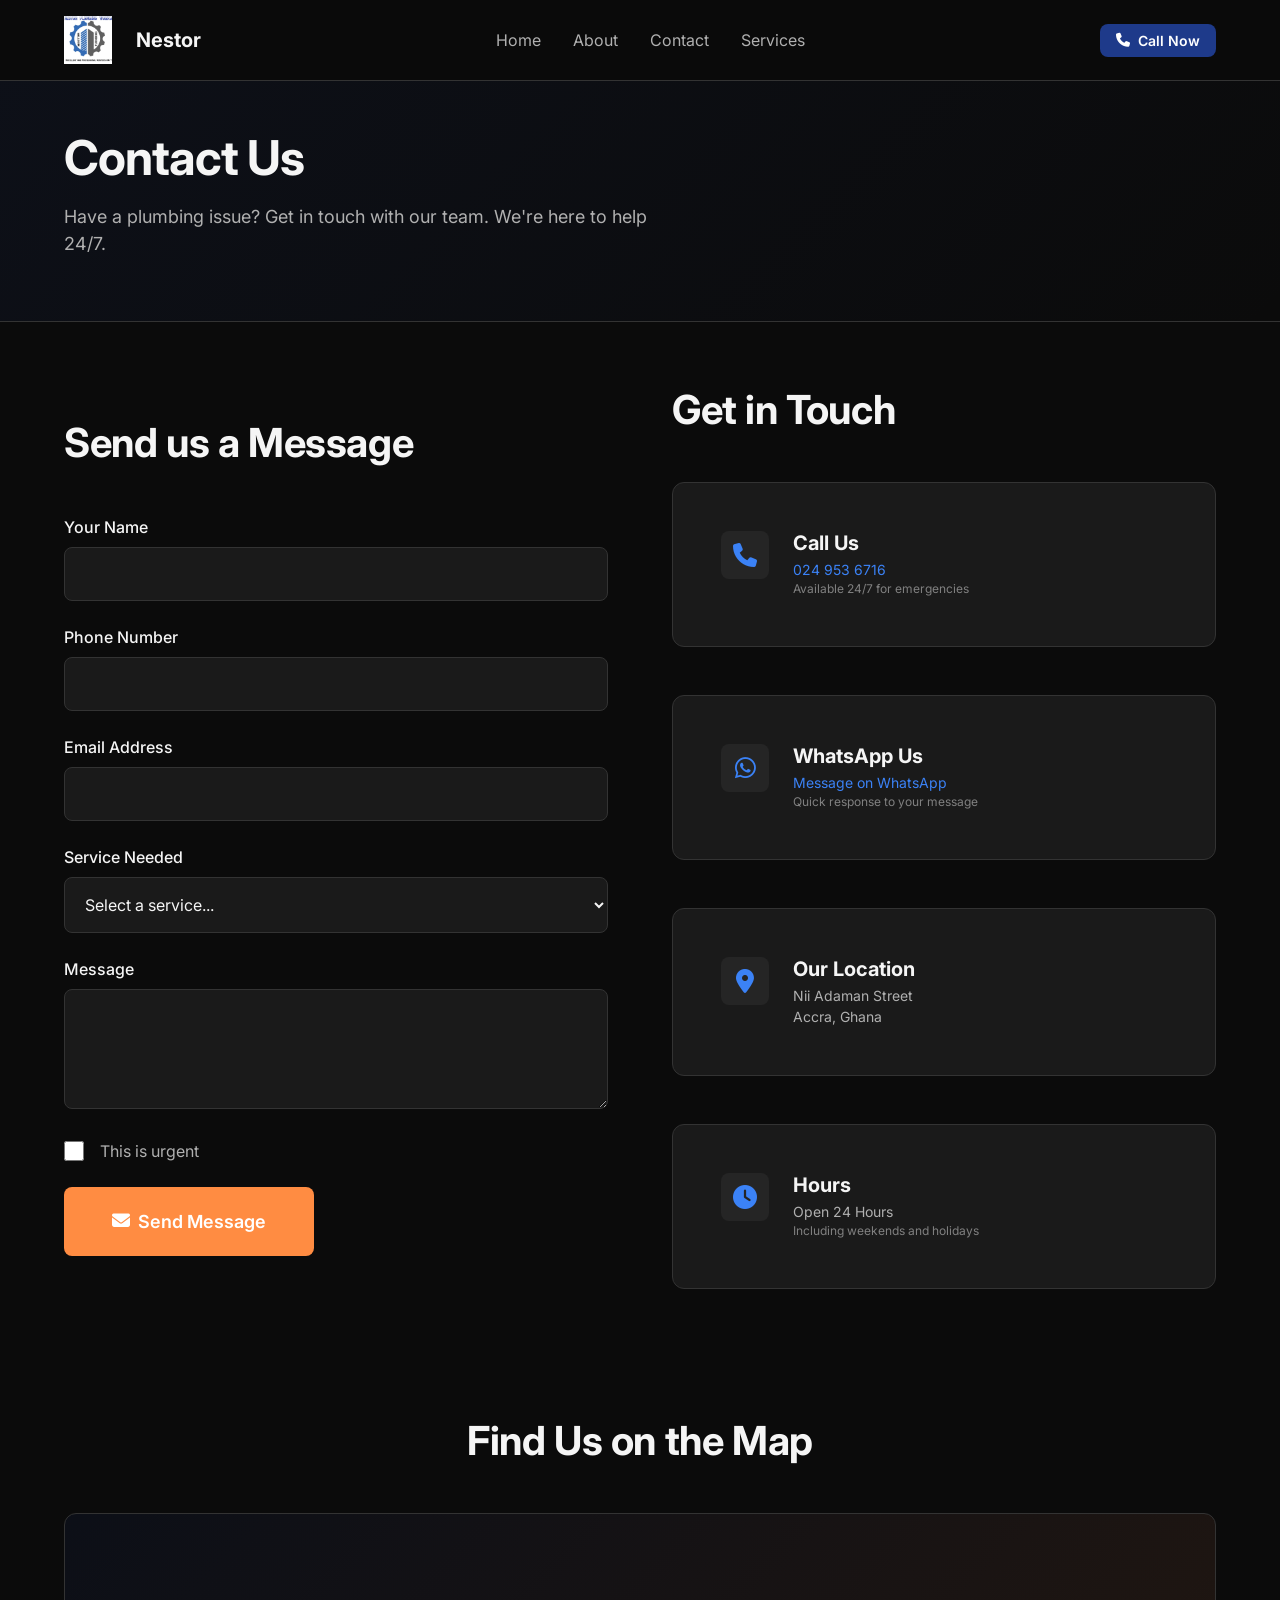
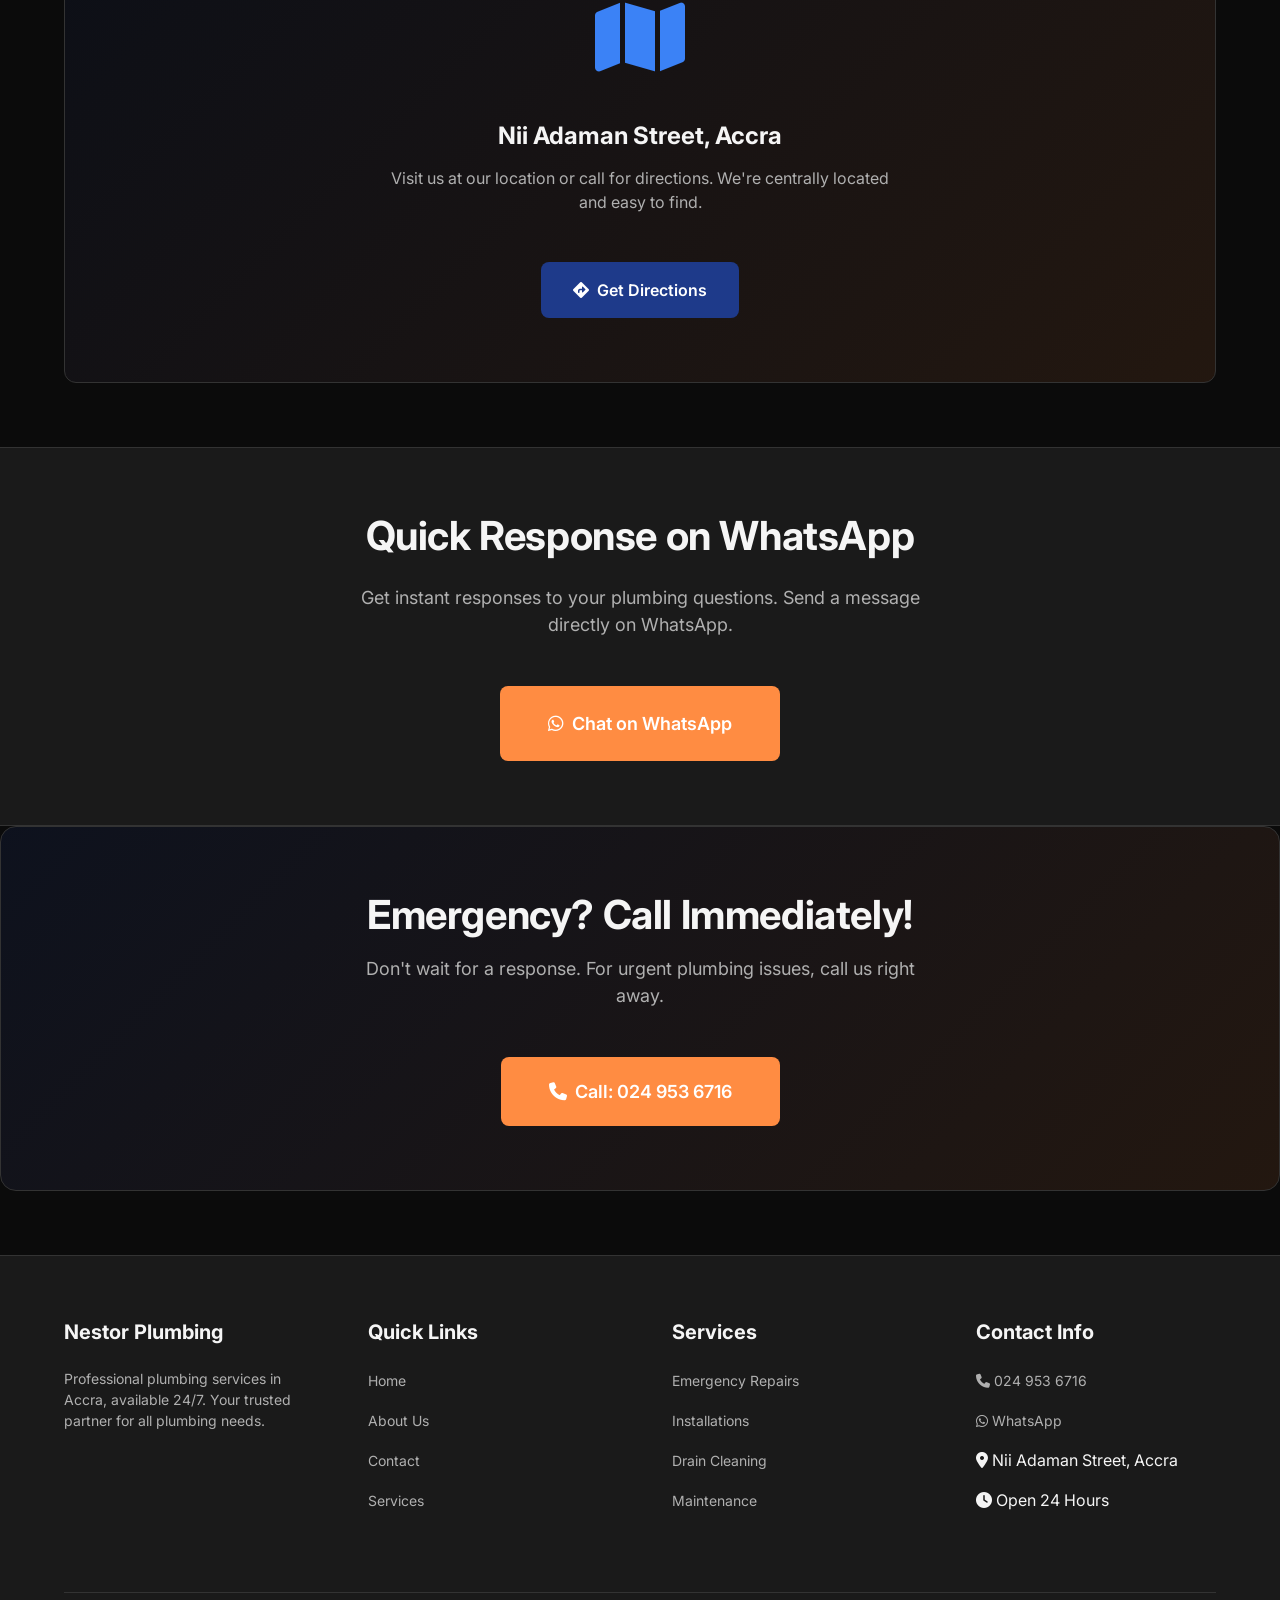
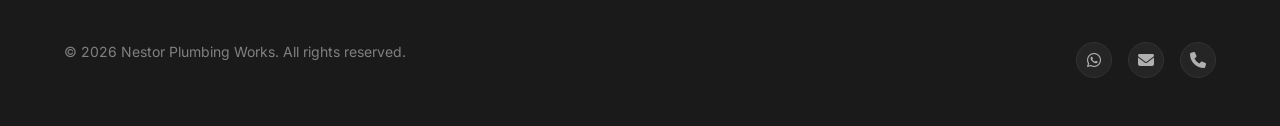
==== contact.html @ 65df03e9 "Add files via upload" ====
<!doctype html>
<html lang="en">
  <head>
    <meta charset="UTF-8" />
    <meta name="viewport" content="width=device-width, initial-scale=1.0" />
    <title>
      Contact Nestor Plumbing Works - Get Professional Help in Accra
    </title>
    <meta
      name="description"
      content="Contact Nestor Plumbing Works in Accra. Emergency plumbing services available 24/7."
    />
    <link rel="stylesheet" href="styles.css" />
    <link
      rel="stylesheet"
      href="https://cdnjs.cloudflare.com/ajax/libs/font-awesome/6.4.0/css/all.min.css"
    />
  </head>
  <body>
    <!-- ===========================
       NAVBAR COMPONENT
       =========================== -->
    <nav class="navbar">
      <div class="container">
        <div class="navbar-content">
          <a href="index.html" class="navbar-brand">
            <img
              src="logo.jpg"
              alt="Nestor Plumbing Works"
              class="navbar-logo"
            />
            <span>Nestor</span>
          </a>

          <div class="navbar-nav">
            <a href="index.html">Home</a>
            <a href="about.html">About</a>
            <a href="contact.html">Contact</a>
            <a href="index.html#services">Services</a>
          </div>

          <div class="navbar-cta">
            <button
              class="btn btn-primary btn-sm"
              onclick="initiateCall('024 953 6716')"
            >
              <i class="fas fa-phone"></i> Call Now
            </button>
          </div>
        </div>
      </div>
    </nav>

    <!-- ===========================
       PAGE HEADER
       =========================== -->
    <section class="page-header">
      <div class="container">
        <h1>Contact Us</h1>
        <p>
          Have a plumbing issue? Get in touch with our team. We're here to help
          24/7.
        </p>
      </div>
    </section>

    <!-- ===========================
       CONTACT CONTENT
       =========================== -->
    <section
      style="padding-top: var(--space-3xl); padding-bottom: var(--space-3xl)"
    >
      <div class="container">
        <div class="two-column" data-animate>
          <!-- Contact Form -->
          <div>
            <h2 style="margin-bottom: var(--space-2xl)">Send us a Message</h2>
            <form data-form>
              <div class="form-group">
                <label class="form-label" for="name">Your Name</label>
                <input
                  class="form-input"
                  type="text"
                  id="name"
                  name="name"
                  required
                />
              </div>

              <div class="form-group">
                <label class="form-label" for="phone">Phone Number</label>
                <input
                  class="form-input"
                  type="tel"
                  id="phone"
                  name="phone"
                  required
                />
              </div>

              <div class="form-group">
                <label class="form-label" for="email">Email Address</label>
                <input
                  class="form-input"
                  type="email"
                  id="email"
                  name="email"
                  required
                />
              </div>

              <div class="form-group">
                <label class="form-label" for="service">Service Needed</label>
                <select
                  class="form-select"
                  id="service"
                  name="service"
                  required
                >
                  <option value="">Select a service...</option>
                  <option value="emergency">Emergency Repairs</option>
                  <option value="installation">
                    Installation & Maintenance
                  </option>
                  <option value="drain">Drain Cleaning</option>
                  <option value="water-line">Water Line Repair</option>
                  <option value="bathroom">Bathroom Fixtures</option>
                  <option value="inspection">Home Inspection</option>
                  <option value="other">Other</option>
                </select>
              </div>

              <div class="form-group">
                <label class="form-label" for="message">Message</label>
                <textarea
                  class="form-textarea"
                  id="message"
                  name="message"
                  required
                ></textarea>
              </div>

              <div class="form-group">
                <div class="checkbox-group">
                  <input
                    type="checkbox"
                    id="urgent"
                    name="urgent"
                    value="yes"
                  />
                  <label for="urgent">This is urgent</label>
                </div>
              </div>

              <button type="submit" class="btn btn-accent btn-lg">
                <i class="fas fa-envelope"></i> Send Message
              </button>
            </form>
          </div>

          <!-- Contact Info -->
          <div>
            <h2 style="margin-bottom: var(--space-2xl)">Get in Touch</h2>

            <div class="card" style="margin-bottom: var(--space-2xl)">
              <div class="contact-info">
                <div class="contact-icon">
                  <i class="fas fa-phone"></i>
                </div>
                <div class="contact-text">
                  <h4>Call Us</h4>
                  <p>
                    <a href="tel:024 953 6716">024 953 6716</a>
                  </p>
                  <p
                    style="
                      font-size: var(--font-size-xs);
                      color: var(--text-tertiary);
                    "
                  >
                    Available 24/7 for emergencies
                  </p>
                </div>
              </div>
            </div>

            <div class="card" style="margin-bottom: var(--space-2xl)">
              <div class="contact-info">
                <div class="contact-icon">
                  <i class="fab fa-whatsapp"></i>
                </div>
                <div class="contact-text">
                  <h4>WhatsApp Us</h4>
                  <p>
                    <a href="https://wa.me/233249536716" target="_blank">
                      Message on WhatsApp
                    </a>
                  </p>
                  <p
                    style="
                      font-size: var(--font-size-xs);
                      color: var(--text-tertiary);
                    "
                  >
                    Quick response to your message
                  </p>
                </div>
              </div>
            </div>

            <div class="card" style="margin-bottom: var(--space-2xl)">
              <div class="contact-info">
                <div class="contact-icon">
                  <i class="fas fa-map-marker-alt"></i>
                </div>
                <div class="contact-text">
                  <h4>Our Location</h4>
                  <p>Nii Adaman Street</p>
                  <p>Accra, Ghana</p>
                </div>
              </div>
            </div>

            <div class="card">
              <div class="contact-info">
                <div class="contact-icon">
                  <i class="fas fa-clock"></i>
                </div>
                <div class="contact-text">
                  <h4>Hours</h4>
                  <p>Open 24 Hours</p>
                  <p
                    style="
                      font-size: var(--font-size-xs);
                      color: var(--text-tertiary);
                    "
                  >
                    Including weekends and holidays
                  </p>
                </div>
              </div>
            </div>
          </div>
        </div>
      </div>
    </section>

    <!-- ===========================
       MAP PLACEHOLDER
       =========================== -->
    <section
      style="padding-top: var(--space-3xl); padding-bottom: var(--space-3xl)"
    >
      <div class="container">
        <h2 style="margin-bottom: var(--space-2xl); text-align: center">
          Find Us on the Map
        </h2>
        <div
          data-animate
          style="
            background: linear-gradient(
              135deg,
              rgba(30, 58, 138, 0.1),
              rgba(255, 140, 66, 0.1)
            );
            border-radius: 12px;
            border: 1px solid rgb(51, 51, 51);
            padding: 64px 48px;
            text-align: center;
            min-height: 400px;
            display: flex;
            flex-direction: column;
            align-items: center;
            justify-content: center;
          "
        >
          <div
            style="
              font-size: 80px;
              color: var(--primary-light);
              margin-bottom: var(--space-lg);
            "
          >
            <i class="fas fa-map"></i>
          </div>
          <h3 style="margin-bottom: var(--space-md)">
            Nii Adaman Street, Accra
          </h3>
          <p style="color: var(--text-secondary); margin: 0; max-width: 500px">
            Visit us at our location or call for directions. We're centrally
            located and easy to find.
          </p>
          <a
            href="https://maps.google.com/?q=Nii+Adaman+Street+Accra"
            target="_blank"
            class="btn btn-primary"
            style="margin-top: var(--space-2xl)"
          >
            <i class="fas fa-directions"></i> Get Directions
          </a>
        </div>
      </div>
    </section>

    <!-- ===========================
       WHATSAPP CTA SECTION
       =========================== -->
    <section
      style="
        padding-top: var(--space-3xl);
        padding-bottom: var(--space-3xl);
        background-color: var(--bg-secondary);
        border-top: 1px solid var(--border-color);
        border-bottom: 1px solid var(--border-color);
      "
      data-animate
    >
      <div class="container">
        <div style="text-align: center">
          <h2 style="margin-bottom: var(--space-lg)">
            Quick Response on WhatsApp
          </h2>
          <p
            style="
              font-size: var(--font-size-lg);
              color: var(--text-secondary);
              max-width: 600px;
              margin: 0 auto var(--space-2xl);
            "
          >
            Get instant responses to your plumbing questions. Send a message
            directly on WhatsApp.
          </p>
          <a
            href="https://wa.me/233249536716"
            target="_blank"
            class="btn btn-accent btn-lg"
          >
            <i class="fab fa-whatsapp"></i> Chat on WhatsApp
          </a>
        </div>
      </div>
    </section>

    <!-- ===========================
       CTA SECTION
       =========================== -->
    <section class="cta-section" data-animate>
      <div class="container">
        <h2>Emergency? Call Immediately!</h2>
        <p>
          Don't wait for a response. For urgent plumbing issues, call us right
          away.
        </p>
        <div class="cta-buttons">
          <button
            class="btn btn-accent btn-lg"
            onclick="initiateCall('024 953 6716')"
          >
            <i class="fas fa-phone"></i> Call: 024 953 6716
          </button>
        </div>
      </div>
    </section>

    <!-- ===========================
       FOOTER COMPONENT
       =========================== -->
    <footer class="footer">
      <div class="container">
        <div class="footer-content">
          <!-- About -->
          <div class="footer-section">
            <h4>Nestor Plumbing</h4>
            <p
              style="
                font-size: var(--font-size-sm);
                margin: 0;
                color: var(--text-secondary);
              "
            >
              Professional plumbing services in Accra, available 24/7. Your
              trusted partner for all plumbing needs.
            </p>
          </div>

          <!-- Quick Links -->
          <div class="footer-section">
            <h4>Quick Links</h4>
            <ul>
              <li><a href="index.html">Home</a></li>
              <li><a href="about.html">About Us</a></li>
              <li><a href="contact.html">Contact</a></li>
              <li><a href="index.html#services">Services</a></li>
            </ul>
          </div>

          <!-- Services -->
          <div class="footer-section">
            <h4>Services</h4>
            <ul>
              <li><a href="#">Emergency Repairs</a></li>
              <li><a href="#">Installations</a></li>
              <li><a href="#">Drain Cleaning</a></li>
              <li><a href="#">Maintenance</a></li>
            </ul>
          </div>

          <!-- Contact Info -->
          <div class="footer-section">
            <h4>Contact Info</h4>
            <ul>
              <li>
                <a href="tel:024 953 6716"
                  ><i class="fas fa-phone"></i> 024 953 6716</a
                >
              </li>
              <li>
                <a href="https://wa.me/233249536716"
                  ><i class="fab fa-whatsapp"></i> WhatsApp</a
                >
              </li>
              <li>
                <i class="fas fa-map-marker-alt"></i> Nii Adaman Street, Accra
              </li>
              <li><i class="fas fa-clock"></i> Open 24 Hours</li>
            </ul>
          </div>
        </div>

        <div class="footer-divider"></div>

        <div class="footer-bottom">
          <p class="footer-copyright">
            © <span data-year></span> Nestor Plumbing Works. All rights
            reserved.
          </p>
          <div class="footer-socials">
            <a
              href="https://wa.me/233249536716"
              class="social-link"
              title="WhatsApp"
              target="_blank"
            >
              <i class="fab fa-whatsapp"></i>
            </a>
            <a
              href="mailto:info@nestorplumbing.com"
              class="social-link"
              title="Email"
              target="_blank"
            >
              <i class="fas fa-envelope"></i>
            </a>
            <a
              href="#"
              class="social-link"
              title="Phone"
              onclick="initiateCall('024 953 6716')"
            >
              <i class="fas fa-phone"></i>
            </a>
          </div>
        </div>
      </div>
    </footer>

    <script src="script.js"></script>
  </body>
</html>
---- styles.css ----
/* ===========================
   DESIGN SYSTEM
   =========================== */

@import url("https://fonts.googleapis.com/css2?family=Inter:wght@300;400;500;600;700&display=swap");

:root {
  /* Colors */
  --bg-dark: #0b0b0b;
  --bg-secondary: #1a1a1a;
  --bg-tertiary: #252525;

  --primary: #1e3a8a;
  --primary-light: #3b82f6;
  --accent: #ff8c42;
  --accent-light: #ffb380;

  --text-primary: #f5f5f5;
  --text-secondary: #b0b0b0;
  --text-tertiary: #808080;

  --border-color: #333333;
  --success: #10b981;

  /* Spacing Scale (8px base) */
  --space-xs: 4px;
  --space-sm: 8px;
  --space-md: 16px;
  --space-lg: 24px;
  --space-xl: 32px;
  --space-2xl: 48px;
  --space-3xl: 64px;

  /* Typography */
  --font-family:
    "Inter", -apple-system, BlinkMacSystemFont, "Segoe UI", sans-serif;

  --font-size-xs: 12px;
  --font-size-sm: 14px;
  --font-size-base: 16px;
  --font-size-lg: 18px;
  --font-size-xl: 20px;
  --font-size-2xl: 24px;
  --font-size-3xl: 32px;
  --font-size-4xl: 40px;
  --font-size-5xl: 48px;

  --font-weight-light: 300;
  --font-weight-regular: 400;
  --font-weight-medium: 500;
  --font-weight-semibold: 600;
  --font-weight-bold: 700;

  /* Line Heights */
  --line-height-tight: 1.2;
  --line-height-normal: 1.5;
  --line-height-relaxed: 1.75;

  /* Border Radius */
  --radius-sm: 4px;
  --radius-md: 8px;
  --radius-lg: 12px;
  --radius-xl: 16px;
  --radius-full: 9999px;

  /* Transitions */
  --transition-fast: 150ms cubic-bezier(0.4, 0, 0.2, 1);
  --transition-base: 250ms cubic-bezier(0.4, 0, 0.2, 1);
  --transition-slow: 350ms cubic-bezier(0.4, 0, 0.2, 1);

  /* Shadows */
  --shadow-sm: 0 1px 2px 0 rgba(0, 0, 0, 0.3);
  --shadow-md: 0 4px 12px 0 rgba(0, 0, 0, 0.4);
  --shadow-lg: 0 12px 24px 0 rgba(0, 0, 0, 0.5);
}

/* ===========================
   GLOBAL STYLES
   =========================== */

* {
  margin: 0;
  padding: 0;
  box-sizing: border-box;
}

html {
  scroll-behavior: smooth;
  scroll-padding-top: 80px;
}

body {
  font-family: var(--font-family);
  background-color: var(--bg-dark);
  color: var(--text-primary);
  line-height: var(--line-height-normal);
  font-size: var(--font-size-base);
}

/* ===========================
   TYPOGRAPHY
   =========================== */

h1,
h2,
h3,
h4,
h5,
h6 {
  line-height: var(--line-height-tight);
  font-weight: var(--font-weight-bold);
}

h1 {
  font-size: var(--font-size-5xl);
  letter-spacing: -0.02em;
}

h2 {
  font-size: var(--font-size-4xl);
  letter-spacing: -0.01em;
}

h3 {
  font-size: var(--font-size-2xl);
}

h4 {
  font-size: var(--font-size-xl);
}

p {
  color: var(--text-secondary);
  margin-bottom: var(--space-md);
}

a {
  color: var(--primary-light);
  text-decoration: none;
  transition: color var(--transition-fast);
}

a:hover {
  color: var(--accent);
}

/* ===========================
   UTILITY CLASSES
   =========================== */

/* Flexbox */
.flex {
  display: flex;
}

.flex-col {
  flex-direction: column;
}

.flex-center {
  display: flex;
  align-items: center;
  justify-content: center;
}

.gap-sm {
  gap: var(--space-sm);
}
.gap-md {
  gap: var(--space-md);
}
.gap-lg {
  gap: var(--space-lg);
}
.gap-xl {
  gap: var(--space-xl);
}
.gap-2xl {
  gap: var(--space-2xl);
}

.items-center {
  align-items: center;
}
.items-start {
  align-items: flex-start;
}
.justify-between {
  justify-content: space-between;
}
.justify-center {
  justify-content: center;
}

/* Grid */
.grid {
  display: grid;
}

.grid-cols-1 {
  grid-template-columns: 1fr;
}
.grid-cols-2 {
  grid-template-columns: repeat(2, 1fr);
}
.grid-cols-3 {
  grid-template-columns: repeat(3, 1fr);
}

/* Spacing */
.p-sm {
  padding: var(--space-sm);
}
.p-md {
  padding: var(--space-md);
}
.p-lg {
  padding: var(--space-lg);
}
.p-xl {
  padding: var(--space-xl);
}
.p-2xl {
  padding: var(--space-2xl);
}

.px-sm {
  padding-left: var(--space-sm);
  padding-right: var(--space-sm);
}
.px-md {
  padding-left: var(--space-md);
  padding-right: var(--space-md);
}
.px-lg {
  padding-left: var(--space-lg);
  padding-right: var(--space-lg);
}
.px-xl {
  padding-left: var(--space-xl);
  padding-right: var(--space-xl);
}

.py-sm {
  padding-top: var(--space-sm);
  padding-bottom: var(--space-sm);
}
.py-md {
  padding-top: var(--space-md);
  padding-bottom: var(--space-md);
}
.py-lg {
  padding-top: var(--space-lg);
  padding-bottom: var(--space-lg);
}
.py-xl {
  padding-top: var(--space-xl);
  padding-bottom: var(--space-xl);
}
.py-2xl {
  padding-top: var(--space-2xl);
  padding-bottom: var(--space-2xl);
}
.py-3xl {
  padding-top: var(--space-3xl);
  padding-bottom: var(--space-3xl);
}

.m-auto {
  margin: auto;
}
.mt-auto {
  margin-top: auto;
}
.mb-auto {
  margin-bottom: auto;
}

/* Display */
.block {
  display: block;
}
.inline-block {
  display: inline-block;
}
.hidden {
  display: none;
}

/* Text */
.text-center {
  text-align: center;
}
.text-left {
  text-align: left;
}
.text-right {
  text-align: right;
}

.text-sm {
  font-size: var(--font-size-sm);
}
.text-base {
  font-size: var(--font-size-base);
}
.text-lg {
  font-size: var(--font-size-lg);
}
.text-xl {
  font-size: var(--font-size-xl);
}
.text-2xl {
  font-size: var(--font-size-2xl);
}
.text-3xl {
  font-size: var(--font-size-3xl);
}

.font-light {
  font-weight: var(--font-weight-light);
}
.font-normal {
  font-weight: var(--font-weight-regular);
}
.font-medium {
  font-weight: var(--font-weight-medium);
}
.font-semibold {
  font-weight: var(--font-weight-semibold);
}
.font-bold {
  font-weight: var(--font-weight-bold);
}

.text-primary {
  color: var(--text-primary);
}
.text-secondary {
  color: var(--text-secondary);
}
.text-accent {
  color: var(--accent);
}

.leading-tight {
  line-height: var(--line-height-tight);
}
.leading-normal {
  line-height: var(--line-height-normal);
}
.leading-relaxed {
  line-height: var(--line-height-relaxed);
}

/* Opacity */
.opacity-50 {
  opacity: 0.5;
}
.opacity-75 {
  opacity: 0.75;
}

/* Container */
.container {
  width: 100%;
  max-width: 1200px;
  margin: 0 auto;
  padding-left: var(--space-lg);
  padding-right: var(--space-lg);
}

/* ===========================
   BUTTONS
   =========================== */

button,
.btn {
  font-family: inherit;
  padding: var(--space-md) var(--space-xl);
  border: none;
  border-radius: var(--radius-md);
  font-size: var(--font-size-base);
  font-weight: var(--font-weight-semibold);
  cursor: pointer;
  transition: all var(--transition-fast);
  display: inline-flex;
  align-items: center;
  justify-content: center;
  gap: var(--space-sm);
  white-space: nowrap;
}

.btn-primary {
  background-color: var(--primary);
  color: white;
}

.btn-primary:hover {
  background-color: var(--primary-light);
  transform: translateY(-2px);
  box-shadow: 0 8px 16px rgba(30, 58, 138, 0.3);
}

.btn-primary:active {
  transform: translateY(0);
}

.btn-accent {
  background-color: var(--accent);
  color: white;
}

.btn-accent:hover {
  background-color: var(--accent-light);
  transform: translateY(-2px);
  box-shadow: 0 8px 16px rgba(255, 140, 66, 0.3);
}

.btn-secondary {
  background-color: transparent;
  color: var(--text-primary);
  border: 1px solid var(--border-color);
}

.btn-secondary:hover {
  background-color: var(--bg-secondary);
  border-color: var(--primary-light);
  color: var(--primary-light);
}

.btn-sm {
  padding: var(--space-sm) var(--space-md);
  font-size: var(--font-size-sm);
}

.btn-lg {
  padding: var(--space-lg) var(--space-2xl);
  font-size: var(--font-size-lg);
}

/* ===========================
   NAVBAR COMPONENT
   =========================== */

.navbar {
  position: sticky;
  top: 0;
  z-index: 1000;
  background-color: rgba(11, 11, 11, 0.8);
  border-bottom: 1px solid var(--border-color);
  backdrop-filter: blur(10px);
  -webkit-backdrop-filter: blur(10px);
}

.navbar-content {
  display: flex;
  justify-content: space-between;
  align-items: center;
  height: 80px;
}

.navbar-brand {
  display: flex;
  align-items: center;
  gap: var(--space-md);
  font-size: var(--font-size-xl);
  font-weight: var(--font-weight-bold);
  color: var(--text-primary);
  text-decoration: none;
  transition: color var(--transition-fast);
}

.navbar-brand:hover {
  color: var(--primary-light);
}

.navbar-brand-icon {
  width: 32px;
  height: 32px;
  background: linear-gradient(
    135deg,
    var(--primary) 0%,
    var(--primary-light) 100%
  );
  border-radius: var(--radius-md);
  display: flex;
  align-items: center;
  justify-content: center;
  font-weight: bold;
  color: white;
  font-size: var(--font-size-lg);
}

.navbar-logo {
  height: 48px;
  width: auto;
  object-fit: contain;
  margin-right: var(--space-sm);
}

.navbar-nav {
  display: flex;
  align-items: center;
  gap: var(--space-xl);
}

.navbar-nav a {
  font-size: var(--font-size-base);
  color: var(--text-secondary);
  transition: color var(--transition-fast);
  position: relative;
}

.navbar-nav a:hover {
  color: var(--text-primary);
}

.navbar-nav a::after {
  content: "";
  position: absolute;
  bottom: -4px;
  left: 0;
  width: 0;
  height: 2px;
  background-color: var(--primary-light);
  transition: width var(--transition-fast);
}

.navbar-nav a:hover::after {
  width: 100%;
}

.navbar-cta {
  display: flex;
  gap: var(--space-md);
}

/* ===========================
   HERO COMPONENT
   =========================== */

.hero {
  padding-top: var(--space-3xl);
  padding-bottom: var(--space-3xl);
  min-height: 600px;
  display: flex;
  align-items: center;
}

.hero-content {
  display: grid;
  grid-template-columns: 1fr 1fr;
  gap: var(--space-3xl);
  align-items: center;
}

.hero-text h1 {
  margin-bottom: var(--space-lg);
  line-height: 1.1;
}

.hero-text p {
  font-size: var(--font-size-lg);
  margin-bottom: var(--space-2xl);
  max-width: 500px;
}

.hero-cta {
  display: flex;
  gap: var(--space-md);
  margin-bottom: var(--space-xl);
}

.hero-visual {
  position: relative;
  height: 400px;
  background: linear-gradient(
    135deg,
    rgba(30, 58, 138, 0.1),
    rgba(255, 140, 66, 0.05)
  );
  border-radius: var(--radius-xl);
  border: 1px solid var(--border-color);
  display: flex;
  align-items: center;
  justify-content: center;
  overflow: hidden;
}

.hero-visual::before {
  content: "";
  position: absolute;
  top: -50%;
  right: -50%;
  width: 600px;
  height: 600px;
  background: radial-gradient(circle, rgba(30, 58, 138, 0.3), transparent);
  border-radius: 50%;
  animation: pulse-soft 6s ease-in-out infinite;
}

@keyframes pulse-soft {
  0%,
  100% {
    transform: scale(1);
    opacity: 0.5;
  }
  50% {
    transform: scale(1.1);
    opacity: 0.8;
  }
}

.hero-visual-icon {
  font-size: 120px;
  color: var(--primary-light);
  opacity: 0.3;
  z-index: 1;
}

/* ===========================
   SERVICE CARD COMPONENT
   =========================== */

.services-section {
  padding-top: var(--space-3xl);
  padding-bottom: var(--space-3xl);
}

.section-header {
  margin-bottom: var(--space-3xl);
  text-align: center;
}

.section-header h2 {
  margin-bottom: var(--space-md);
}

.section-header p {
  font-size: var(--font-size-lg);
  color: var(--text-secondary);
  max-width: 600px;
  margin: 0 auto;
}

.services-grid {
  display: grid;
  grid-template-columns: repeat(auto-fit, minmax(280px, 1fr));
  gap: var(--space-xl);
}

.service-card {
  background-color: var(--bg-secondary);
  border: 1px solid var(--border-color);
  border-radius: var(--radius-lg);
  padding: var(--space-2xl);
  transition: all var(--transition-base);
  cursor: pointer;
  position: relative;
  overflow: hidden;
}

.service-card::before {
  content: "";
  position: absolute;
  top: 0;
  left: 0;
  right: 0;
  height: 3px;
  background: linear-gradient(90deg, var(--primary), var(--primary-light));
  transform: scaleX(0);
  transform-origin: left;
  transition: transform var(--transition-base);
}

.service-card:hover {
  border-color: var(--primary-light);
  background-color: var(--bg-tertiary);
  transform: translateY(-4px);
  box-shadow: var(--shadow-lg);
}

.service-card:hover::before {
  transform: scaleX(1);
}

.service-icon {
  font-size: 40px;
  margin-bottom: var(--space-lg);
  display: inline-flex;
  align-items: center;
  justify-content: center;
  width: 60px;
  height: 60px;
  background: linear-gradient(
    135deg,
    rgba(30, 58, 138, 0.2),
    rgba(255, 140, 66, 0.1)
  );
  border-radius: var(--radius-lg);
}

.service-card h3 {
  margin-bottom: var(--space-md);
  font-size: var(--font-size-xl);
}

.service-card p {
  font-size: var(--font-size-sm);
  color: var(--text-secondary);
}

/* ===========================
   WHY CHOOSE US COMPONENT
   =========================== */

.why-choose-section {
  padding-top: var(--space-3xl);
  padding-bottom: var(--space-3xl);
  background-color: var(--bg-secondary);
  border-top: 1px solid var(--border-color);
  border-bottom: 1px solid var(--border-color);
}

.why-choose-content {
  display: grid;
  grid-template-columns: 1fr 1fr;
  gap: var(--space-3xl);
  align-items: center;
}

.why-choose-text h2 {
  margin-bottom: var(--space-lg);
}

.why-choose-features {
  display: flex;
  flex-direction: column;
  gap: var(--space-lg);
  margin-top: var(--space-xl);
}

.feature-item {
  display: flex;
  gap: var(--space-md);
  align-items: flex-start;
}

.feature-icon {
  width: 40px;
  height: 40px;
  background: linear-gradient(135deg, var(--primary), var(--primary-light));
  border-radius: var(--radius-md);
  display: flex;
  align-items: center;
  justify-content: center;
  color: white;
  font-size: var(--font-size-lg);
  flex-shrink: 0;
  margin-top: 2px;
}

.feature-text h4 {
  margin-bottom: var(--space-sm);
  font-size: var(--font-size-lg);
}

.feature-text p {
  font-size: var(--font-size-sm);
  color: var(--text-secondary);
  margin: 0;
}

.trust-badge {
  display: flex;
  align-items: center;
  gap: var(--space-md);
  margin-top: var(--space-2xl);
  padding-top: var(--space-2xl);
  border-top: 1px solid var(--border-color);
}

.rating-stars {
  display: flex;
  gap: var(--space-xs);
}

.rating-stars span {
  color: #fbbf24;
  font-size: var(--font-size-lg);
}

/* ===========================
   TESTIMONIAL CARD COMPONENT
   =========================== */

.testimonials-section {
  padding-top: var(--space-3xl);
  padding-bottom: var(--space-3xl);
}

.testimonials-grid {
  display: grid;
  grid-template-columns: repeat(auto-fit, minmax(300px, 1fr));
  gap: var(--space-xl);
}

.testimonial-card {
  background-color: var(--bg-secondary);
  border: 1px solid var(--border-color);
  border-radius: var(--radius-lg);
  padding: var(--space-2xl);
  transition: all var(--transition-base);
}

.testimonial-card:hover {
  border-color: var(--primary-light);
  background-color: var(--bg-tertiary);
  transform: translateY(-2px);
}

.testimonial-stars {
  display: flex;
  gap: var(--space-xs);
  margin-bottom: var(--space-md);
}

.testimonial-stars span {
  color: #fbbf24;
  font-size: var(--font-size-base);
}

.testimonial-text {
  font-size: var(--font-size-base);
  margin-bottom: var(--space-lg);
  color: var(--text-secondary);
  line-height: var(--line-height-relaxed);
}

.testimonial-author {
  display: flex;
  align-items: center;
  gap: var(--space-md);
}

.testimonial-avatar {
  width: 48px;
  height: 48px;
  border-radius: 50%;
  background: linear-gradient(135deg, var(--primary), var(--primary-light));
  display: flex;
  align-items: center;
  justify-content: center;
  color: white;
  font-weight: bold;
  font-size: var(--font-size-lg);
}

.testimonial-name {
  font-weight: var(--font-weight-semibold);
  color: var(--text-primary);
  margin-bottom: 2px;
}

.testimonial-title {
  font-size: var(--font-size-sm);
  color: var(--text-tertiary);
}

/* ===========================
   CTA SECTION
   =========================== */

.cta-section {
  padding-top: var(--space-3xl);
  padding-bottom: var(--space-3xl);
  background: linear-gradient(
    135deg,
    rgba(30, 58, 138, 0.15),
    rgba(255, 140, 66, 0.1)
  );
  border: 1px solid var(--border-color);
  border-radius: var(--radius-xl);
  text-align: center;
}

.cta-section h2 {
  margin-bottom: var(--space-md);
  font-size: var(--font-size-4xl);
}

.cta-section p {
  font-size: var(--font-size-lg);
  margin-bottom: var(--space-2xl);
  max-width: 600px;
  margin-left: auto;
  margin-right: auto;
}

.cta-buttons {
  display: flex;
  gap: var(--space-md);
  justify-content: center;
  flex-wrap: wrap;
}

/* ===========================
   FOOTER COMPONENT
   =========================== */

.footer {
  background-color: var(--bg-secondary);
  border-top: 1px solid var(--border-color);
  padding-top: var(--space-3xl);
  padding-bottom: var(--space-2xl);
  margin-top: var(--space-3xl);
}

.footer-content {
  display: grid;
  grid-template-columns: repeat(auto-fit, minmax(200px, 1fr));
  gap: var(--space-3xl);
  margin-bottom: var(--space-3xl);
}

.footer-section h4 {
  margin-bottom: var(--space-lg);
  color: var(--text-primary);
}

.footer-section ul {
  list-style: none;
}

.footer-section ul li {
  margin-bottom: var(--space-md);
}

.footer-section a {
  color: var(--text-secondary);
  transition: color var(--transition-fast);
  font-size: var(--font-size-sm);
}

.footer-section a:hover {
  color: var(--primary-light);
}

.footer-divider {
  height: 1px;
  background-color: var(--border-color);
  margin-bottom: var(--space-2xl);
}

.footer-bottom {
  display: flex;
  justify-content: space-between;
  align-items: center;
  flex-wrap: wrap;
  gap: var(--space-lg);
}

.footer-copyright {
  font-size: var(--font-size-sm);
  color: var(--text-tertiary);
}

.footer-socials {
  display: flex;
  gap: var(--space-md);
}

.social-link {
  width: 36px;
  height: 36px;
  border-radius: 50%;
  background-color: var(--bg-tertiary);
  border: 1px solid var(--border-color);
  display: flex;
  align-items: center;
  justify-content: center;
  color: var(--text-secondary);
  transition: all var(--transition-fast);
}

.social-link:hover {
  background-color: var(--primary);
  border-color: var(--primary);
  color: white;
  transform: translateY(-2px);
}

/* ===========================
   PAGE HEADER
   =========================== */

.page-header {
  padding-top: var(--space-2xl);
  padding-bottom: var(--space-2xl);
  background: linear-gradient(135deg, rgba(30, 58, 138, 0.1), transparent);
  border-bottom: 1px solid var(--border-color);
}

.page-header h1 {
  margin-bottom: var(--space-md);
}

.page-header p {
  font-size: var(--font-size-lg);
  color: var(--text-secondary);
  max-width: 600px;
}

/* ===========================
   TWO COLUMN LAYOUT
   =========================== */

.two-column {
  display: grid;
  grid-template-columns: 1fr 1fr;
  gap: var(--space-3xl);
  align-items: center;
}

/* ===========================
   FORM COMPONENTS
   =========================== */

.form-group {
  margin-bottom: var(--space-lg);
}

.form-label {
  display: block;
  margin-bottom: var(--space-sm);
  font-weight: var(--font-weight-medium);
  color: var(--text-primary);
}

.form-input,
.form-textarea,
.form-select {
  width: 100%;
  padding: var(--space-md);
  background-color: var(--bg-secondary);
  border: 1px solid var(--border-color);
  border-radius: var(--radius-md);
  color: var(--text-primary);
  font-family: inherit;
  font-size: var(--font-size-base);
  transition:
    border-color var(--transition-fast),
    box-shadow var(--transition-fast);
}

.form-input:focus,
.form-textarea:focus,
.form-select:focus {
  outline: none;
  border-color: var(--primary-light);
  box-shadow: 0 0 0 3px rgba(30, 58, 138, 0.1);
}

.form-textarea {
  resize: vertical;
  min-height: 120px;
}

.checkbox-group {
  display: flex;
  align-items: center;
  gap: var(--space-md);
}

.checkbox-group input {
  width: 20px;
  height: 20px;
  accent-color: var(--primary);
}

.checkbox-group label {
  cursor: pointer;
  color: var(--text-secondary);
}

/* ===========================
   CARD COMPONENT
   =========================== */

.card {
  background-color: var(--bg-secondary);
  border: 1px solid var(--border-color);
  border-radius: var(--radius-lg);
  padding: var(--space-2xl);
}

.card-header {
  margin-bottom: var(--space-lg);
}

.card-header h3 {
  margin-bottom: var(--space-sm);
}

.card-body p {
  margin-bottom: var(--space-md);
}

.card-footer {
  margin-top: var(--space-lg);
  padding-top: var(--space-lg);
  border-top: 1px solid var(--border-color);
}

/* ===========================
   CONTACT INFO
   =========================== */

.contact-info {
  display: flex;
  gap: var(--space-lg);
  align-items: flex-start;
}

.contact-icon {
  width: 48px;
  height: 48px;
  background-color: var(--bg-tertiary);
  border-radius: var(--radius-md);
  display: flex;
  align-items: center;
  justify-content: center;
  color: var(--primary-light);
  font-size: var(--font-size-2xl);
  flex-shrink: 0;
}

.contact-text h4 {
  margin-bottom: var(--space-xs);
  color: var(--text-primary);
}

.contact-text p {
  font-size: var(--font-size-sm);
  color: var(--text-secondary);
  margin: 0;
}

/* ===========================
   VALUES GRID
   =========================== */

.values-grid {
  display: grid;
  grid-template-columns: repeat(auto-fit, minmax(250px, 1fr));
  gap: var(--space-2xl);
}

.value-card {
  display: flex;
  flex-direction: column;
  align-items: flex-start;
}

.value-icon {
  width: 64px;
  height: 64px;
  background: linear-gradient(135deg, var(--primary), var(--primary-light));
  border-radius: var(--radius-lg);
  display: flex;
  align-items: center;
  justify-content: center;
  color: white;
  font-size: var(--font-size-3xl);
  margin-bottom: var(--space-lg);
}

.value-card h3 {
  margin-bottom: var(--space-md);
  font-size: var(--font-size-xl);
}

.value-card p {
  margin: 0;
  font-size: var(--font-size-sm);
}

/* ===========================
   ANIMATIONS
   =========================== */

@keyframes fade-in {
  from {
    opacity: 0;
  }
  to {
    opacity: 1;
  }
}

@keyframes slide-up {
  from {
    opacity: 0;
    transform: translateY(20px);
  }
  to {
    opacity: 1;
    transform: translateY(0);
  }
}

@keyframes slide-down {
  from {
    opacity: 0;
    transform: translateY(-20px);
  }
  to {
    opacity: 1;
    transform: translateY(0);
  }
}

.animate-fade-in {
  animation: fade-in 600ms ease-out forwards;
}

.animate-slide-up {
  animation: slide-up 600ms ease-out forwards;
}

/* Stagger animation */
.animate-stagger > * {
  animation: slide-up 600ms ease-out forwards;
}

.animate-stagger > *:nth-child(1) {
  animation-delay: 50ms;
}
.animate-stagger > *:nth-child(2) {
  animation-delay: 100ms;
}
.animate-stagger > *:nth-child(3) {
  animation-delay: 150ms;
}
.animate-stagger > *:nth-child(4) {
  animation-delay: 200ms;
}
.animate-stagger > *:nth-child(5) {
  animation-delay: 250ms;
}
.animate-stagger > *:nth-child(6) {
  animation-delay: 300ms;
}

/* ===========================
   RESPONSIVE DESIGN
   =========================== */

@media (max-width: 768px) {
  .navbar-nav {
    gap: var(--space-lg);
  }

  .hero-content,
  .two-column,
  .why-choose-content {
    grid-template-columns: 1fr;
  }

  .hero {
    min-height: 500px;
    padding-top: var(--space-2xl);
    padding-bottom: var(--space-2xl);
  }

  .hero-visual {
    height: 300px;
  }

  .hero-visual-icon {
    font-size: 80px;
  }

  h1 {
    font-size: var(--font-size-4xl);
  }

  h2 {
    font-size: var(--font-size-3xl);
  }

  .services-grid {
    grid-template-columns: 1fr;
  }

  .footer-bottom {
    flex-direction: column;
    align-items: flex-start;
  }

  .cta-buttons {
    flex-direction: column;
  }

  .cta-buttons .btn {
    width: 100%;
  }

  .navbar-cta {
    display: none;
  }
}

@media (max-width: 480px) {
  .container {
    padding-left: var(--space-md);
    padding-right: var(--space-md);
  }

  h1 {
    font-size: var(--font-size-3xl);
  }

  h2 {
    font-size: var(--font-size-2xl);
  }

  .hero-text p,
  .cta-section p {
    font-size: var(--font-size-base);
  }

  .grid-cols-2 {
    grid-template-columns: 1fr;
  }

  .gap-2xl {
    gap: var(--space-lg);
  }

  .py-3xl {
    padding-top: var(--space-2xl);
    padding-bottom: var(--space-2xl);
  }
}
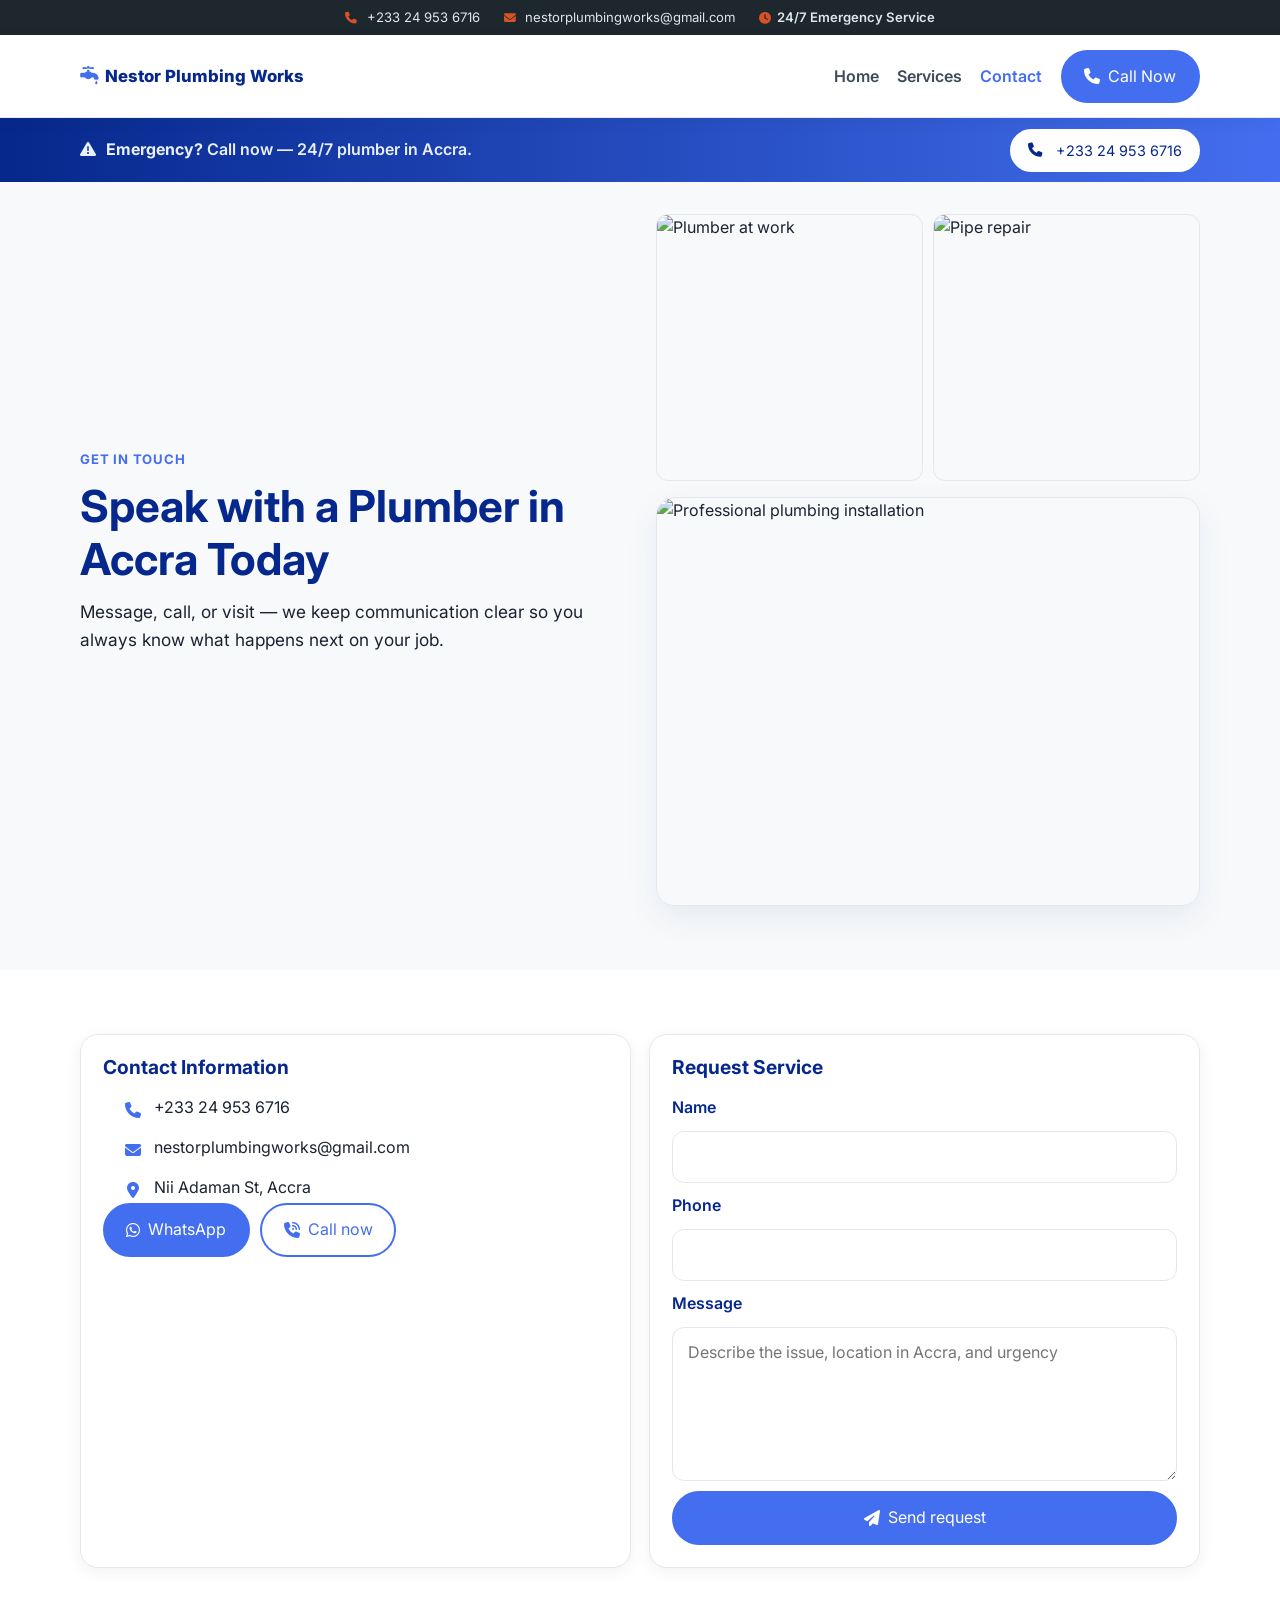
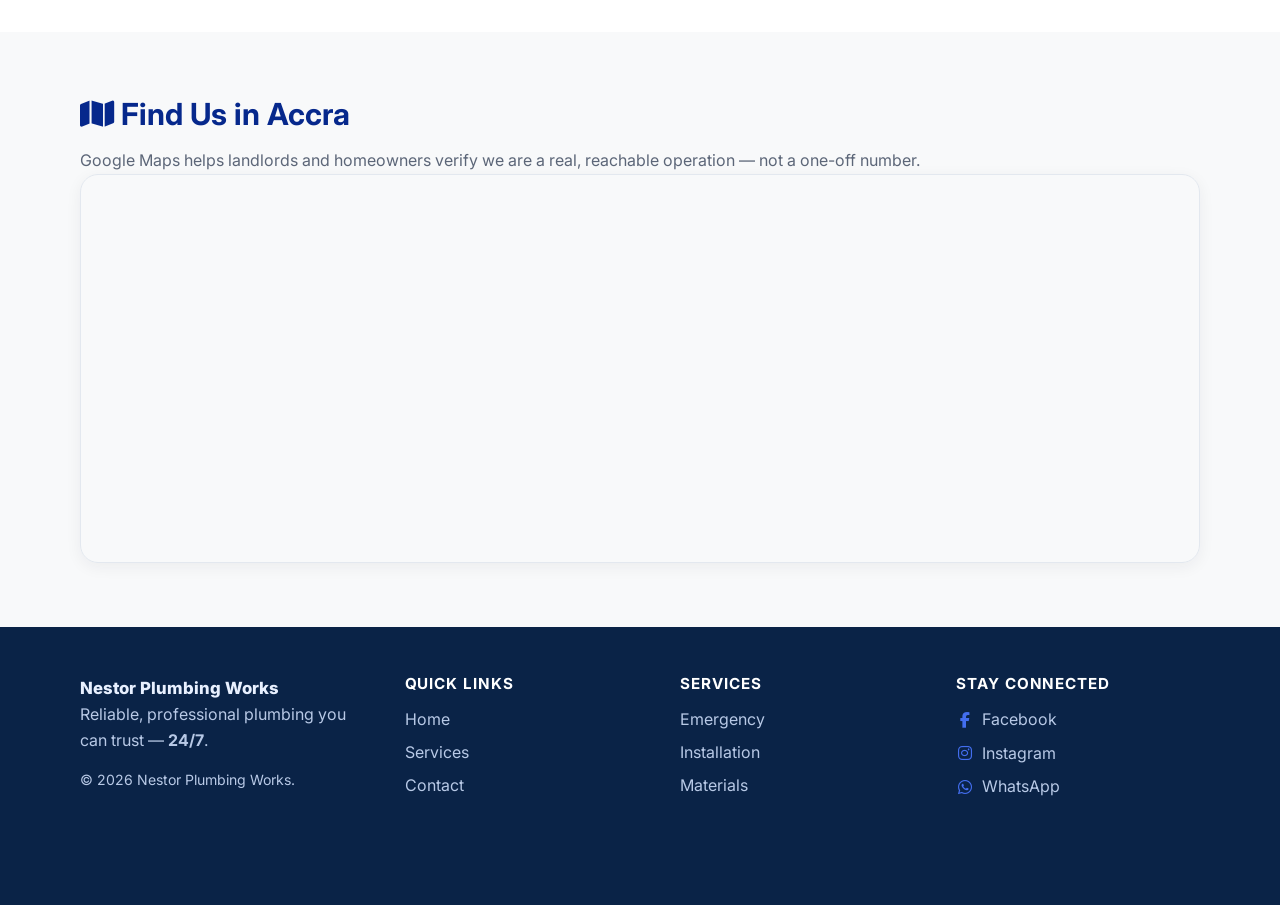
==== commit b0732a11: "Add files via upload" ====
--- a/contact.html
+++ b/contact.html
@@ -1,470 +1,155 @@
 <!doctype html>
 <html lang="en">
-  <head>
-    <meta charset="UTF-8" />
-    <meta name="viewport" content="width=device-width, initial-scale=1.0" />
-    <title>
-      Contact Nestor Plumbing Works - Get Professional Help in Accra
-    </title>
-    <meta
-      name="description"
-      content="Contact Nestor Plumbing Works in Accra. Emergency plumbing services available 24/7."
-    />
-    <link rel="stylesheet" href="styles.css" />
-    <link
-      rel="stylesheet"
-      href="https://cdnjs.cloudflare.com/ajax/libs/font-awesome/6.4.0/css/all.min.css"
-    />
-  </head>
-  <body>
-    <!-- ===========================
-       NAVBAR COMPONENT
-       =========================== -->
-    <nav class="navbar">
-      <div class="container">
-        <div class="navbar-content">
-          <a href="index.html" class="navbar-brand">
-            <img
-              src="logo.jpg"
-              alt="Nestor Plumbing Works"
-              class="navbar-logo"
-            />
-            <span>Nestor</span>
-          </a>
+<head>
+  <meta charset="UTF-8">
+  <meta name="viewport" content="width=device-width, initial-scale=1.0">
+  <title>Contact Nestor Plumbing Works | Emergency Plumbing Ghana</title>
+  <meta name="description" content="Call or WhatsApp Nestor Plumbing Works for emergency plumbing in Accra. Map, contact form, and 24/7 response. Odorkor plumbing services.">
+  <meta name="keywords" content="Plumber in Accra, Emergency plumbing Ghana, Odorkor plumbing services, contact plumber Ghana">
+  <link rel="preconnect" href="https://fonts.googleapis.com">
+  <link rel="preconnect" href="https://fonts.gstatic.com" crossorigin>
+  <link href="https://fonts.googleapis.com/css2?family=Inter:wght@400;500;600;700;800&display=swap" rel="stylesheet">
+  <link rel="stylesheet" href="https://cdnjs.cloudflare.com/ajax/libs/font-awesome/6.5.2/css/all.min.css" crossorigin="anonymous" referrerpolicy="no-referrer">
+  <link rel="stylesheet" href="styles.css">
+</head>
+<body>
+  <div class="pre-header">
+    <div class="container pre-header-inner">
+      <a href="tel:+233249536716"><i class="fa-solid fa-phone" aria-hidden="true"></i> +233 24 953 6716</a>
+      <a href="mailto:nestorplumbingworks@gmail.com"><i class="fa-solid fa-envelope" aria-hidden="true"></i> nestorplumbingworks@gmail.com</a>
+      <span class="pre-header-pill"><i class="fa-solid fa-clock" aria-hidden="true"></i> 24/7 Emergency Service</span>
+    </div>
+  </div>
 
-          <div class="navbar-nav">
-            <a href="index.html">Home</a>
-            <a href="about.html">About</a>
-            <a href="contact.html">Contact</a>
-            <a href="index.html#services">Services</a>
+  <header class="site-header">
+    <div class="container header-inner">
+      <a class="logo" href="index.html"><i class="fa-solid fa-faucet-drip logo-icon" aria-hidden="true"></i> Nestor Plumbing Works</a>
+      <button class="menu-toggle" aria-label="Toggle navigation" aria-expanded="false" aria-controls="main-nav">
+        <span></span><span></span><span></span>
+      </button>
+      <nav id="main-nav" class="main-nav">
+        <a href="index.html">Home</a>
+        <a href="services.html">Services</a>
+        <a href="contact.html" class="active">Contact</a>
+        <a class="btn btn-primary nav-cta" href="tel:+233249536716"><i class="fa-solid fa-phone" aria-hidden="true"></i> Call Now</a>
+      </nav>
+    </div>
+  </header>
+
+  <div class="emergency-bar" role="region" aria-label="Emergency contact">
+    <div class="container emergency-bar-inner">
+      <p><i class="fa-solid fa-triangle-exclamation" aria-hidden="true"></i> <strong>Emergency?</strong> Call now — 24/7 plumber in Accra.</p>
+      <a class="btn btn-sm btn-on-dark" href="tel:+233249536716"><i class="fa-solid fa-phone" aria-hidden="true"></i> +233 24 953 6716</a>
+    </div>
+  </div>
+
+  <main class="page-main page-main-contact">
+    <section class="section section-tight">
+      <div class="container page-hero-inner reveal">
+        <div class="page-hero-copy">
+          <p class="eyebrow">Get in touch</p>
+          <h1>Speak with a Plumber in Accra Today</h1>
+          <p class="lead">Message, call, or visit — we keep communication clear so you always know what happens next on your job.</p>
+        </div>
+        <div class="contact-hero-aside">
+          <div class="contact-photo-stack">
+            <img src="https://images.unsplash.com/photo-1581578731548-c64695cc6952?auto=format&fit=crop&w=400&q=80" alt="Plumber at work" width="400" height="400" loading="eager">
+            <img src="https://images.unsplash.com/photo-1607472586893-edb57bdc0e39?auto=format&fit=crop&w=400&q=80" alt="Pipe repair" width="400" height="400" loading="lazy">
           </div>
-
-          <div class="navbar-cta">
-            <button
-              class="btn btn-primary btn-sm"
-              onclick="initiateCall('024 953 6716')"
-            >
-              <i class="fas fa-phone"></i> Call Now
-            </button>
-          </div>
-        </div>
-      </div>
-    </nav>
-
-    <!-- ===========================
-       PAGE HEADER
-       =========================== -->
-    <section class="page-header">
-      <div class="container">
-        <h1>Contact Us</h1>
-        <p>
-          Have a plumbing issue? Get in touch with our team. We're here to help
-          24/7.
-        </p>
-      </div>
-    </section>
-
-    <!-- ===========================
-       CONTACT CONTENT
-       =========================== -->
-    <section
-      style="padding-top: var(--space-3xl); padding-bottom: var(--space-3xl)"
-    >
-      <div class="container">
-        <div class="two-column" data-animate>
-          <!-- Contact Form -->
-          <div>
-            <h2 style="margin-bottom: var(--space-2xl)">Send us a Message</h2>
-            <form data-form>
-              <div class="form-group">
-                <label class="form-label" for="name">Your Name</label>
-                <input
-                  class="form-input"
-                  type="text"
-                  id="name"
-                  name="name"
-                  required
-                />
-              </div>
-
-              <div class="form-group">
-                <label class="form-label" for="phone">Phone Number</label>
-                <input
-                  class="form-input"
-                  type="tel"
-                  id="phone"
-                  name="phone"
-                  required
-                />
-              </div>
-
-              <div class="form-group">
-                <label class="form-label" for="email">Email Address</label>
-                <input
-                  class="form-input"
-                  type="email"
-                  id="email"
-                  name="email"
-                  required
-                />
-              </div>
-
-              <div class="form-group">
-                <label class="form-label" for="service">Service Needed</label>
-                <select
-                  class="form-select"
-                  id="service"
-                  name="service"
-                  required
-                >
-                  <option value="">Select a service...</option>
-                  <option value="emergency">Emergency Repairs</option>
-                  <option value="installation">
-                    Installation & Maintenance
-                  </option>
-                  <option value="drain">Drain Cleaning</option>
-                  <option value="water-line">Water Line Repair</option>
-                  <option value="bathroom">Bathroom Fixtures</option>
-                  <option value="inspection">Home Inspection</option>
-                  <option value="other">Other</option>
-                </select>
-              </div>
-
-              <div class="form-group">
-                <label class="form-label" for="message">Message</label>
-                <textarea
-                  class="form-textarea"
-                  id="message"
-                  name="message"
-                  required
-                ></textarea>
-              </div>
-
-              <div class="form-group">
-                <div class="checkbox-group">
-                  <input
-                    type="checkbox"
-                    id="urgent"
-                    name="urgent"
-                    value="yes"
-                  />
-                  <label for="urgent">This is urgent</label>
-                </div>
-              </div>
-
-              <button type="submit" class="btn btn-accent btn-lg">
-                <i class="fas fa-envelope"></i> Send Message
-              </button>
-            </form>
-          </div>
-
-          <!-- Contact Info -->
-          <div>
-            <h2 style="margin-bottom: var(--space-2xl)">Get in Touch</h2>
-
-            <div class="card" style="margin-bottom: var(--space-2xl)">
-              <div class="contact-info">
-                <div class="contact-icon">
-                  <i class="fas fa-phone"></i>
-                </div>
-                <div class="contact-text">
-                  <h4>Call Us</h4>
-                  <p>
-                    <a href="tel:024 953 6716">024 953 6716</a>
-                  </p>
-                  <p
-                    style="
-                      font-size: var(--font-size-xs);
-                      color: var(--text-tertiary);
-                    "
-                  >
-                    Available 24/7 for emergencies
-                  </p>
-                </div>
-              </div>
-            </div>
-
-            <div class="card" style="margin-bottom: var(--space-2xl)">
-              <div class="contact-info">
-                <div class="contact-icon">
-                  <i class="fab fa-whatsapp"></i>
-                </div>
-                <div class="contact-text">
-                  <h4>WhatsApp Us</h4>
-                  <p>
-                    <a href="https://wa.me/233249536716" target="_blank">
-                      Message on WhatsApp
-                    </a>
-                  </p>
-                  <p
-                    style="
-                      font-size: var(--font-size-xs);
-                      color: var(--text-tertiary);
-                    "
-                  >
-                    Quick response to your message
-                  </p>
-                </div>
-              </div>
-            </div>
-
-            <div class="card" style="margin-bottom: var(--space-2xl)">
-              <div class="contact-info">
-                <div class="contact-icon">
-                  <i class="fas fa-map-marker-alt"></i>
-                </div>
-                <div class="contact-text">
-                  <h4>Our Location</h4>
-                  <p>Nii Adaman Street</p>
-                  <p>Accra, Ghana</p>
-                </div>
-              </div>
-            </div>
-
-            <div class="card">
-              <div class="contact-info">
-                <div class="contact-icon">
-                  <i class="fas fa-clock"></i>
-                </div>
-                <div class="contact-text">
-                  <h4>Hours</h4>
-                  <p>Open 24 Hours</p>
-                  <p
-                    style="
-                      font-size: var(--font-size-xs);
-                      color: var(--text-tertiary);
-                    "
-                  >
-                    Including weekends and holidays
-                  </p>
-                </div>
-              </div>
-            </div>
+          <div class="page-hero-img">
+            <img src="https://images.unsplash.com/photo-1621905252507-b35492cc74b4?auto=format&fit=crop&w=800&q=80" alt="Professional plumbing installation" width="800" height="450" loading="lazy">
           </div>
         </div>
       </div>
     </section>
 
-    <!-- ===========================
-       MAP PLACEHOLDER
-       =========================== -->
-    <section
-      style="padding-top: var(--space-3xl); padding-bottom: var(--space-3xl)"
-    >
-      <div class="container">
-        <h2 style="margin-bottom: var(--space-2xl); text-align: center">
-          Find Us on the Map
-        </h2>
-        <div
-          data-animate
-          style="
-            background: linear-gradient(
-              135deg,
-              rgba(30, 58, 138, 0.1),
-              rgba(255, 140, 66, 0.1)
-            );
-            border-radius: 12px;
-            border: 1px solid rgb(51, 51, 51);
-            padding: 64px 48px;
-            text-align: center;
-            min-height: 400px;
-            display: flex;
-            flex-direction: column;
-            align-items: center;
-            justify-content: center;
-          "
-        >
-          <div
-            style="
-              font-size: 80px;
-              color: var(--primary-light);
-              margin-bottom: var(--space-lg);
-            "
-          >
-            <i class="fas fa-map"></i>
+    <section class="section section-alt">
+      <div class="container contact-split reveal">
+        <article class="card card-contact-info">
+          <h2>Contact Information</h2>
+          <ul class="contact-info-list">
+            <li><span class="ci-icon" aria-hidden="true"><i class="fa-solid fa-phone"></i></span> <a href="tel:+233249536716">+233 24 953 6716</a></li>
+            <li><span class="ci-icon" aria-hidden="true"><i class="fa-solid fa-envelope"></i></span> <a href="mailto:nestorplumbingworks@gmail.com">nestorplumbingworks@gmail.com</a></li>
+            <li><span class="ci-icon" aria-hidden="true"><i class="fa-solid fa-location-dot"></i></span> Nii Adaman St, Accra</li>
+          </ul>
+          <div class="contact-actions">
+            <a class="btn btn-primary" href="https://wa.me/233249536716" target="_blank" rel="noopener"><i class="fa-brands fa-whatsapp" aria-hidden="true"></i> WhatsApp</a>
+            <a class="btn btn-outline" href="tel:+233249536716"><i class="fa-solid fa-phone-volume" aria-hidden="true"></i> Call now</a>
           </div>
-          <h3 style="margin-bottom: var(--space-md)">
-            Nii Adaman Street, Accra
-          </h3>
-          <p style="color: var(--text-secondary); margin: 0; max-width: 500px">
-            Visit us at our location or call for directions. We're centrally
-            located and easy to find.
-          </p>
-          <a
-            href="https://maps.google.com/?q=Nii+Adaman+Street+Accra"
-            target="_blank"
-            class="btn btn-primary"
-            style="margin-top: var(--space-2xl)"
-          >
-            <i class="fas fa-directions"></i> Get Directions
-          </a>
+        </article>
+
+        <article class="card">
+          <h2>Request Service</h2>
+          <form class="contact-form" action="https://formsubmit.co/nestorplumbingworks@gmail.com" method="POST">
+            <input type="hidden" name="_subject" value="New Plumbing Request - Website">
+            <input type="hidden" name="_captcha" value="false">
+            <label for="name">Name</label>
+            <input id="name" name="name" type="text" required autocomplete="name">
+
+            <label for="phone">Phone</label>
+            <input id="phone" name="phone" type="tel" required autocomplete="tel">
+
+            <label for="message">Message</label>
+            <textarea id="message" name="message" rows="5" required placeholder="Describe the issue, location in Accra, and urgency"></textarea>
+
+            <button class="btn btn-primary" type="submit"><i class="fa-solid fa-paper-plane" aria-hidden="true"></i> Send request</button>
+          </form>
+        </article>
+      </div>
+    </section>
+
+    <section class="section">
+      <div class="container reveal">
+        <h2><i class="fa-solid fa-map" aria-hidden="true"></i> Find Us in Accra</h2>
+        <p class="section-intro">Google Maps helps landlords and homeowners verify we are a real, reachable operation — not a one-off number.</p>
+        <div class="map-wrap">
+          <iframe
+            title="Nestor Plumbing Works location in Accra"
+            src="https://www.google.com/maps?q=Nii+Adaman+St,+Accra&output=embed"
+            loading="lazy"
+            referrerpolicy="no-referrer-when-downgrade"
+            allowfullscreen>
+          </iframe>
         </div>
       </div>
     </section>
+  </main>
 
-    <!-- ===========================
-       WHATSAPP CTA SECTION
-       =========================== -->
-    <section
-      style="
-        padding-top: var(--space-3xl);
-        padding-bottom: var(--space-3xl);
-        background-color: var(--bg-secondary);
-        border-top: 1px solid var(--border-color);
-        border-bottom: 1px solid var(--border-color);
-      "
-      data-animate
-    >
-      <div class="container">
-        <div style="text-align: center">
-          <h2 style="margin-bottom: var(--space-lg)">
-            Quick Response on WhatsApp
-          </h2>
-          <p
-            style="
-              font-size: var(--font-size-lg);
-              color: var(--text-secondary);
-              max-width: 600px;
-              margin: 0 auto var(--space-2xl);
-            "
-          >
-            Get instant responses to your plumbing questions. Send a message
-            directly on WhatsApp.
-          </p>
-          <a
-            href="https://wa.me/233249536716"
-            target="_blank"
-            class="btn btn-accent btn-lg"
-          >
-            <i class="fab fa-whatsapp"></i> Chat on WhatsApp
-          </a>
-        </div>
+  <footer class="site-footer">
+    <div class="container footer-grid">
+      <div class="footer-brand">
+        <a class="logo logo-footer" href="index.html">Nestor Plumbing Works</a>
+        <p>Reliable, professional plumbing you can trust — <strong>24/7</strong>.</p>
+        <p class="copyright">&copy; <span id="year"></span> Nestor Plumbing Works.</p>
       </div>
-    </section>
+      <div>
+        <h3 class="footer-heading">Quick links</h3>
+        <ul class="footer-list">
+          <li><a href="index.html">Home</a></li>
+          <li><a href="services.html">Services</a></li>
+          <li><a href="contact.html">Contact</a></li>
+        </ul>
+      </div>
+      <div>
+        <h3 class="footer-heading">Services</h3>
+        <ul class="footer-list">
+          <li><a href="services.html">Emergency</a></li>
+          <li><a href="services.html">Installation</a></li>
+          <li><a href="services.html">Materials</a></li>
+        </ul>
+      </div>
+      <div>
+        <h3 class="footer-heading">Stay connected</h3>
+        <ul class="footer-social">
+          <li><a href="https://facebook.com" target="_blank" rel="noopener"><i class="fa-brands fa-facebook-f"></i> Facebook</a></li>
+          <li><a href="https://instagram.com" target="_blank" rel="noopener"><i class="fa-brands fa-instagram"></i> Instagram</a></li>
+          <li><a href="https://wa.me/233249536716" target="_blank" rel="noopener"><i class="fa-brands fa-whatsapp"></i> WhatsApp</a></li>
+        </ul>
+      </div>
+    </div>
+  </footer>
 
-    <!-- ===========================
-       CTA SECTION
-       =========================== -->
-    <section class="cta-section" data-animate>
-      <div class="container">
-        <h2>Emergency? Call Immediately!</h2>
-        <p>
-          Don't wait for a response. For urgent plumbing issues, call us right
-          away.
-        </p>
-        <div class="cta-buttons">
-          <button
-            class="btn btn-accent btn-lg"
-            onclick="initiateCall('024 953 6716')"
-          >
-            <i class="fas fa-phone"></i> Call: 024 953 6716
-          </button>
-        </div>
-      </div>
-    </section>
-
-    <!-- ===========================
-       FOOTER COMPONENT
-       =========================== -->
-    <footer class="footer">
-      <div class="container">
-        <div class="footer-content">
-          <!-- About -->
-          <div class="footer-section">
-            <h4>Nestor Plumbing</h4>
-            <p
-              style="
-                font-size: var(--font-size-sm);
-                margin: 0;
-                color: var(--text-secondary);
-              "
-            >
-              Professional plumbing services in Accra, available 24/7. Your
-              trusted partner for all plumbing needs.
-            </p>
-          </div>
-
-          <!-- Quick Links -->
-          <div class="footer-section">
-            <h4>Quick Links</h4>
-            <ul>
-              <li><a href="index.html">Home</a></li>
-              <li><a href="about.html">About Us</a></li>
-              <li><a href="contact.html">Contact</a></li>
-              <li><a href="index.html#services">Services</a></li>
-            </ul>
-          </div>
-
-          <!-- Services -->
-          <div class="footer-section">
-            <h4>Services</h4>
-            <ul>
-              <li><a href="#">Emergency Repairs</a></li>
-              <li><a href="#">Installations</a></li>
-              <li><a href="#">Drain Cleaning</a></li>
-              <li><a href="#">Maintenance</a></li>
-            </ul>
-          </div>
-
-          <!-- Contact Info -->
-          <div class="footer-section">
-            <h4>Contact Info</h4>
-            <ul>
-              <li>
-                <a href="tel:024 953 6716"
-                  ><i class="fas fa-phone"></i> 024 953 6716</a
-                >
-              </li>
-              <li>
-                <a href="https://wa.me/233249536716"
-                  ><i class="fab fa-whatsapp"></i> WhatsApp</a
-                >
-              </li>
-              <li>
-                <i class="fas fa-map-marker-alt"></i> Nii Adaman Street, Accra
-              </li>
-              <li><i class="fas fa-clock"></i> Open 24 Hours</li>
-            </ul>
-          </div>
-        </div>
-
-        <div class="footer-divider"></div>
-
-        <div class="footer-bottom">
-          <p class="footer-copyright">
-            © <span data-year></span> Nestor Plumbing Works. All rights
-            reserved.
-          </p>
-          <div class="footer-socials">
-            <a
-              href="https://wa.me/233249536716"
-              class="social-link"
-              title="WhatsApp"
-              target="_blank"
-            >
-              <i class="fab fa-whatsapp"></i>
-            </a>
-            <a
-              href="mailto:info@nestorplumbing.com"
-              class="social-link"
-              title="Email"
-              target="_blank"
-            >
-              <i class="fas fa-envelope"></i>
-            </a>
-            <a
-              href="#"
-              class="social-link"
-              title="Phone"
-              onclick="initiateCall('024 953 6716')"
-            >
-              <i class="fas fa-phone"></i>
-            </a>
-          </div>
-        </div>
-      </div>
-    </footer>
-
-    <script src="script.js"></script>
-  </body>
+  <a class="mobile-call" href="tel:+233249536716"><i class="fa-solid fa-phone" aria-hidden="true"></i> Call Now</a>
+  <script src="script.js"></script>
+</body>
 </html>
--- a/styles.css
+++ b/styles.css
@@ -1,1346 +1,1580 @@
-/* ===========================
-   DESIGN SYSTEM
-   =========================== */
-
-@import url("https://fonts.googleapis.com/css2?family=Inter:wght@300;400;500;600;700&display=swap");
-
 :root {
-  /* Colors */
-  --bg-dark: #0b0b0b;
-  --bg-secondary: #1a1a1a;
-  --bg-tertiary: #252525;
-
-  --primary: #1e3a8a;
-  --primary-light: #3b82f6;
-  --accent: #ff8c42;
-  --accent-light: #ffb380;
-
-  --text-primary: #f5f5f5;
-  --text-secondary: #b0b0b0;
-  --text-tertiary: #808080;
-
-  --border-color: #333333;
-  --success: #10b981;
-
-  /* Spacing Scale (8px base) */
-  --space-xs: 4px;
-  --space-sm: 8px;
-  --space-md: 16px;
-  --space-lg: 24px;
-  --space-xl: 32px;
-  --space-2xl: 48px;
-  --space-3xl: 64px;
-
-  /* Typography */
-  --font-family:
-    "Inter", -apple-system, BlinkMacSystemFont, "Segoe UI", sans-serif;
-
-  --font-size-xs: 12px;
-  --font-size-sm: 14px;
-  --font-size-base: 16px;
-  --font-size-lg: 18px;
-  --font-size-xl: 20px;
-  --font-size-2xl: 24px;
-  --font-size-3xl: 32px;
-  --font-size-4xl: 40px;
-  --font-size-5xl: 48px;
-
-  --font-weight-light: 300;
-  --font-weight-regular: 400;
-  --font-weight-medium: 500;
-  --font-weight-semibold: 600;
-  --font-weight-bold: 700;
-
-  /* Line Heights */
-  --line-height-tight: 1.2;
-  --line-height-normal: 1.5;
-  --line-height-relaxed: 1.75;
-
-  /* Border Radius */
-  --radius-sm: 4px;
-  --radius-md: 8px;
-  --radius-lg: 12px;
-  --radius-xl: 16px;
-  --radius-full: 9999px;
-
-  /* Transitions */
-  --transition-fast: 150ms cubic-bezier(0.4, 0, 0.2, 1);
-  --transition-base: 250ms cubic-bezier(0.4, 0, 0.2, 1);
-  --transition-slow: 350ms cubic-bezier(0.4, 0, 0.2, 1);
-
-  /* Shadows */
-  --shadow-sm: 0 1px 2px 0 rgba(0, 0, 0, 0.3);
-  --shadow-md: 0 4px 12px 0 rgba(0, 0, 0, 0.4);
-  --shadow-lg: 0 12px 24px 0 rgba(0, 0, 0, 0.5);
-}
-
-/* ===========================
-   GLOBAL STYLES
-   =========================== */
+  --primary: #436EEF;
+  --primary-dark: #06288c;
+  --accent: #436EEF;
+  --accent-hover: #0066d6;
+  --hero-orange: #d95225;
+  --hero-orange-hover: #e65f00;
+  --hero-yellow: #ffc107;
+  --hero-charcoal: #2f3640;
+  --hero-charcoal-deep: #1e272e;
+  --page-bg: #f8f9fa;
+  --white: #ffffff;
+  --border: #e3e8ef;
+  --text: #1a2332;
+  --muted: #5c6678;
+  --radius: 18px;
+  --radius-sm: 12px;
+  --shadow: 0 12px 32px rgba(13, 71, 161, 0.08);
+  --shadow-soft: 0 4px 16px rgba(26, 35, 50, 0.06);
+  --ease-out: cubic-bezier(0.22, 1, 0.36, 1);
+}
 
 * {
-  margin: 0;
-  padding: 0;
   box-sizing: border-box;
 }
 
 html {
   scroll-behavior: smooth;
-  scroll-padding-top: 80px;
+}
+
+@media (prefers-reduced-motion: reduce) {
+  html {
+    scroll-behavior: auto;
+  }
+
+  .reveal,
+  .testimonial-card,
+  .stat-card,
+  .service-card,
+  .project-card,
+  .faq-item{
+    transition: none !important;
+    animation: none !important;
+  }
+
+  .reveal {
+    opacity: 1;
+    transform: none;
+  }
+
+  .testimonials-section .testimonial-card {
+    opacity: 1;
+    transform: none;
+  }
+
+  .testimonials-section .testimonial-card:hover {
+    transform: none;
+  }
 }
 
 body {
-  font-family: var(--font-family);
-  background-color: var(--bg-dark);
-  color: var(--text-primary);
-  line-height: var(--line-height-normal);
-  font-size: var(--font-size-base);
-}
-
-/* ===========================
-   TYPOGRAPHY
-   =========================== */
-
-h1,
-h2,
-h3,
-h4,
-h5,
-h6 {
-  line-height: var(--line-height-tight);
-  font-weight: var(--font-weight-bold);
+  margin: 0;
+  font-family: "Inter", Arial, sans-serif;
+  color: var(--text);
+  background: var(--page-bg);
+  line-height: 1.6;
+}
+
+a {
+  color: inherit;
+  text-decoration: none;
+}
+
+a:focus-visible,
+button:focus-visible,
+.menu-toggle:focus-visible,
+summary:focus-visible {
+  outline: 3px solid rgba(0, 123, 255, 0.45);
+  outline-offset: 2px;
+}
+
+img {
+  max-width: 100%;
+  height: auto;
+  display: block;
+}
+
+.container {
+  width: min(1120px, 92%);
+  margin: 0 auto;
+}
+
+.section {
+  padding: 4rem 0;
+}
+
+.section-tight {
+  padding-top: 2rem;
+}
+
+.section-alt {
+  background: var(--white);
+}
+
+.page-main {
+  padding-top: 82px;
+}
+
+.page-main-contact {
+  padding-top: 0;
+}
+
+h1, h2, h3 {
+  line-height: 1.2;
+  margin-top: 0;
+  color: var(--primary-dark);
 }
 
 h1 {
-  font-size: var(--font-size-5xl);
-  letter-spacing: -0.02em;
+  font-size: clamp(1.85rem, 4vw, 2.75rem);
 }
 
 h2 {
-  font-size: var(--font-size-4xl);
-  letter-spacing: -0.01em;
-}
-
-h3 {
-  font-size: var(--font-size-2xl);
-}
-
-h4 {
-  font-size: var(--font-size-xl);
+  font-size: clamp(1.45rem, 3vw, 1.9rem);
+  margin-bottom: 1rem;
 }
 
 p {
-  color: var(--text-secondary);
-  margin-bottom: var(--space-md);
-}
-
-a {
-  color: var(--primary-light);
-  text-decoration: none;
-  transition: color var(--transition-fast);
-}
-
-a:hover {
+  margin-top: 0;
+  color: var(--muted);
+}
+
+.lead {
+  font-size: 1.08rem;
+  color: var(--text);
+}
+
+.section-head {
+  max-width: 640px;
+  margin-bottom: 2rem;
+}
+
+.section-intro {
+  margin-bottom: 0;
+}
+
+.eyebrow {
   color: var(--accent);
-}
-
-/* ===========================
-   UTILITY CLASSES
-   =========================== */
-
-/* Flexbox */
-.flex {
-  display: flex;
-}
-
-.flex-col {
-  flex-direction: column;
-}
-
-.flex-center {
-  display: flex;
-  align-items: center;
-  justify-content: center;
-}
-
-.gap-sm {
-  gap: var(--space-sm);
-}
-.gap-md {
-  gap: var(--space-md);
-}
-.gap-lg {
-  gap: var(--space-lg);
-}
-.gap-xl {
-  gap: var(--space-xl);
-}
-.gap-2xl {
-  gap: var(--space-2xl);
-}
-
-.items-center {
-  align-items: center;
-}
-.items-start {
-  align-items: flex-start;
-}
-.justify-between {
-  justify-content: space-between;
-}
-.justify-center {
-  justify-content: center;
-}
-
-/* Grid */
-.grid {
-  display: grid;
-}
-
-.grid-cols-1 {
-  grid-template-columns: 1fr;
-}
-.grid-cols-2 {
-  grid-template-columns: repeat(2, 1fr);
-}
-.grid-cols-3 {
-  grid-template-columns: repeat(3, 1fr);
-}
-
-/* Spacing */
-.p-sm {
-  padding: var(--space-sm);
-}
-.p-md {
-  padding: var(--space-md);
-}
-.p-lg {
-  padding: var(--space-lg);
-}
-.p-xl {
-  padding: var(--space-xl);
-}
-.p-2xl {
-  padding: var(--space-2xl);
-}
-
-.px-sm {
-  padding-left: var(--space-sm);
-  padding-right: var(--space-sm);
-}
-.px-md {
-  padding-left: var(--space-md);
-  padding-right: var(--space-md);
-}
-.px-lg {
-  padding-left: var(--space-lg);
-  padding-right: var(--space-lg);
-}
-.px-xl {
-  padding-left: var(--space-xl);
-  padding-right: var(--space-xl);
-}
-
-.py-sm {
-  padding-top: var(--space-sm);
-  padding-bottom: var(--space-sm);
-}
-.py-md {
-  padding-top: var(--space-md);
-  padding-bottom: var(--space-md);
-}
-.py-lg {
-  padding-top: var(--space-lg);
-  padding-bottom: var(--space-lg);
-}
-.py-xl {
-  padding-top: var(--space-xl);
-  padding-bottom: var(--space-xl);
-}
-.py-2xl {
-  padding-top: var(--space-2xl);
-  padding-bottom: var(--space-2xl);
-}
-.py-3xl {
-  padding-top: var(--space-3xl);
-  padding-bottom: var(--space-3xl);
-}
-
-.m-auto {
-  margin: auto;
-}
-.mt-auto {
-  margin-top: auto;
-}
-.mb-auto {
-  margin-bottom: auto;
-}
-
-/* Display */
-.block {
-  display: block;
-}
-.inline-block {
-  display: inline-block;
-}
-.hidden {
-  display: none;
-}
-
-/* Text */
+  font-weight: 700;
+  text-transform: uppercase;
+  letter-spacing: 0.06em;
+  margin-bottom: 0.65rem;
+  font-size: 0.82rem;
+}
+
 .text-center {
   text-align: center;
 }
-.text-left {
-  text-align: left;
-}
-.text-right {
-  text-align: right;
-}
-
-.text-sm {
-  font-size: var(--font-size-sm);
-}
-.text-base {
-  font-size: var(--font-size-base);
-}
-.text-lg {
-  font-size: var(--font-size-lg);
-}
-.text-xl {
-  font-size: var(--font-size-xl);
-}
-.text-2xl {
-  font-size: var(--font-size-2xl);
-}
-.text-3xl {
-  font-size: var(--font-size-3xl);
-}
-
-.font-light {
-  font-weight: var(--font-weight-light);
-}
-.font-normal {
-  font-weight: var(--font-weight-regular);
-}
-.font-medium {
-  font-weight: var(--font-weight-medium);
-}
-.font-semibold {
-  font-weight: var(--font-weight-semibold);
-}
-.font-bold {
-  font-weight: var(--font-weight-bold);
-}
-
-.text-primary {
-  color: var(--text-primary);
-}
-.text-secondary {
-  color: var(--text-secondary);
-}
-.text-accent {
-  color: var(--accent);
-}
-
-.leading-tight {
-  line-height: var(--line-height-tight);
-}
-.leading-normal {
-  line-height: var(--line-height-normal);
-}
-.leading-relaxed {
-  line-height: var(--line-height-relaxed);
-}
-
-/* Opacity */
-.opacity-50 {
-  opacity: 0.5;
-}
-.opacity-75 {
-  opacity: 0.75;
-}
-
-/* Container */
-.container {
-  width: 100%;
-  max-width: 1200px;
-  margin: 0 auto;
-  padding-left: var(--space-lg);
-  padding-right: var(--space-lg);
-}
-
-/* ===========================
-   BUTTONS
-   =========================== */
-
-button,
-.btn {
-  font-family: inherit;
-  padding: var(--space-md) var(--space-xl);
-  border: none;
-  border-radius: var(--radius-md);
-  font-size: var(--font-size-base);
-  font-weight: var(--font-weight-semibold);
-  cursor: pointer;
-  transition: all var(--transition-fast);
+
+.mt-lg {
+  margin-top: 1.5rem;
+}
+
+
+/* Top contact bar (FixFlow-style) */
+.pre-header {
+  background: var(--hero-charcoal-deep);
+  color: #dfe6e9;
+  font-size: 0.82rem;
+  padding: 0.45rem 0;
+}
+
+.pre-header a,
+.pre-header span {
+  color: #dfe6e9;
+}
+
+.pre-header a:hover {
+  color: var(--white);
+}
+
+.pre-header-inner {
+  display: flex;
+  align-items: center;
+  justify-content: center;
+  flex-wrap: wrap;
+  gap: 0.85rem 1.5rem;
+}
+
+.pre-header-inner i {
+  margin-right: 0.35rem;
+  color: var(--hero-orange);
+  font-size: 0.9em;
+}
+
+.pre-header-pill {
   display: inline-flex;
   align-items: center;
-  justify-content: center;
-  gap: var(--space-sm);
-  white-space: nowrap;
-}
-
-.btn-primary {
-  background-color: var(--primary);
-  color: white;
-}
-
-.btn-primary:hover {
-  background-color: var(--primary-light);
-  transform: translateY(-2px);
-  box-shadow: 0 8px 16px rgba(30, 58, 138, 0.3);
-}
-
-.btn-primary:active {
-  transform: translateY(0);
-}
-
-.btn-accent {
-  background-color: var(--accent);
-  color: white;
-}
-
-.btn-accent:hover {
-  background-color: var(--accent-light);
-  transform: translateY(-2px);
-  box-shadow: 0 8px 16px rgba(255, 140, 66, 0.3);
-}
-
-.btn-secondary {
-  background-color: transparent;
-  color: var(--text-primary);
-  border: 1px solid var(--border-color);
-}
-
-.btn-secondary:hover {
-  background-color: var(--bg-secondary);
-  border-color: var(--primary-light);
-  color: var(--primary-light);
-}
-
-.btn-sm {
-  padding: var(--space-sm) var(--space-md);
-  font-size: var(--font-size-sm);
-}
-
-.btn-lg {
-  padding: var(--space-lg) var(--space-2xl);
-  font-size: var(--font-size-lg);
-}
-
-/* ===========================
-   NAVBAR COMPONENT
-   =========================== */
-
-.navbar {
+  font-weight: 600;
+  color: var(--white);
+}
+
+/* Header */
+.site-header {
   position: sticky;
   top: 0;
   z-index: 1000;
-  background-color: rgba(11, 11, 11, 0.8);
-  border-bottom: 1px solid var(--border-color);
-  backdrop-filter: blur(10px);
-  -webkit-backdrop-filter: blur(10px);
-}
-
-.navbar-content {
-  display: flex;
+  background: rgba(255, 255, 255, 0.97);
+  border-bottom: 1px solid var(--border);
+  box-shadow: var(--shadow-soft);
+}
+
+.header-inner {
+  position: relative;
+  display: flex;
+  align-items: center;
   justify-content: space-between;
-  align-items: center;
-  height: 80px;
-}
-
-.navbar-brand {
-  display: flex;
-  align-items: center;
-  gap: var(--space-md);
-  font-size: var(--font-size-xl);
-  font-weight: var(--font-weight-bold);
-  color: var(--text-primary);
-  text-decoration: none;
-  transition: color var(--transition-fast);
-}
-
-.navbar-brand:hover {
-  color: var(--primary-light);
-}
-
-.navbar-brand-icon {
+  min-height: 82px;
+  gap: 1rem;
+}
+
+.logo {
+  font-size: 1.05rem;
+  font-weight: 800;
+  color: var(--primary-dark);
+  display: inline-flex;
+  align-items: center;
+  gap: 0.45rem;
+}
+
+.logo-icon {
+  color: var(--accent);
+  font-size: 1.15rem;
+}
+
+.logo-footer {
+  color: #e8f0ff;
+}
+
+.main-nav {
+  display: flex;
+  align-items: center;
+  gap: 1.15rem;
+}
+
+.main-nav a:not(.btn) {
+  font-weight: 600;
+  color: #3d4a5c;
+}
+
+.main-nav a.active:not(.btn) {
+  color: var(--accent);
+}
+
+.menu-toggle {
+  display: none;
+  border: 0;
+  background: transparent;
+  width: 46px;
+  height: 46px;
+  cursor: pointer;
+  padding: 9px;
+}
+
+.menu-toggle span {
+  display: block;
+  width: 100%;
+  height: 3px;
+  border-radius: 3px;
+  background: var(--primary-dark);
+  margin: 5px 0;
+}
+
+/* Buttons */
+.btn {
+  display: inline-flex;
+  align-items: center;
+  justify-content: center;
+  gap: 0.5rem;
+  border: 2px solid transparent;
+  border-radius: 999px;
+  font-weight: 700;
+  padding: 0.75rem 1.35rem;
+  min-height: 48px;
+  transition: transform 0.2s ease, background-color 0.2s ease, color 0.2s ease, border-color 0.2s ease;
+  cursor: pointer;
+  font: inherit;
+}
+
+.btn:hover {
+  transform: translateY(-1px);
+}
+
+.btn-primary {
+  background: var(--accent);
+  color: var(--white);
+  border-color: var(--accent);
+}
+
+.btn-primary:hover {
+  background: var(--accent-hover);
+  border-color: var(--accent-hover);
+}
+
+.btn-outline {
+  background: var(--white);
+  border-color: var(--accent);
+  color: var(--accent);
+}
+
+.btn-outline:hover {
+  background: rgba(0, 123, 255, 0.08);
+}
+
+.btn-on-dark {
+  background: var(--white);
+  color: var(--primary-dark);
+  border-color: var(--white);
+}
+
+.btn-on-dark:hover {
+  background: #e8f1ff;
+}
+
+.btn-sm {
+  padding: 0.5rem 1rem;
+  min-height: 40px;
+  font-size: 0.9rem;
+}
+
+/* Emergency bar */
+.emergency-bar {
+  background: linear-gradient(90deg, var(--primary-dark) 0%, var(--primary) 100%);
+  color: #e8f0ff;
+  padding: 0.65rem 0;
+  position: sticky;
+  top: 82px;
+  z-index: 999;
+}
+
+.emergency-bar-inner {
+  display: flex;
+  align-items: center;
+  justify-content: space-between;
+  gap: 1rem;
+  flex-wrap: wrap;
+}
+
+.emergency-bar p {
+  margin: 0;
+  color: #e8f0ff;
+  font-weight: 600;
+}
+
+.emergency-bar i {
+  margin-right: 0.35rem;
+}
+
+/* Hero mega: dark panel + diagonal image (FixFlow + Plumbis) */
+.hero-mega {
+  position: relative;
+  overflow: hidden;
+  background: var(--hero-charcoal);
+}
+
+.hero-mega-grid {
+  display: grid;
+  grid-template-columns: 1fr 1fr;
+  min-height: min(88vh, 900px);
+  align-items: stretch;
+}
+
+.hero-mega-left {
+  padding: clamp(1.5rem, 4vw, 3.5rem) clamp(1.25rem, 4vw, 3rem);
+  background:
+    linear-gradient(145deg, rgba(30, 39, 46, 0.97) 0%, rgba(47, 54, 64, 0.98) 45%, rgba(30, 39, 46, 0.99) 100%);
+  display: flex;
+  flex-direction: column;
+  justify-content: center;
+  gap: 1rem;
+}
+
+.hero-rating-badge {
+  align-self: flex-start;
+  display: grid;
+  justify-items: center;
+  gap: 0.15rem;
+  padding: 0.65rem 0.85rem;
+  background: var(--hero-yellow);
+  color: var(--hero-charcoal-deep);
+  border-radius: 12px;
+  font-weight: 800;
+  box-shadow: 0 8px 24px rgba(0, 0, 0, 0.2);
+}
+
+.hero-rating-score {
+  font-size: 1.35rem;
+  line-height: 1;
+}
+
+.hero-rating-stars {
+  font-size: 0.65rem;
+  color: var(--hero-orange);
+  letter-spacing: 0.05em;
+}
+
+.hero-rating-label {
+  font-size: 0.65rem;
+  font-weight: 700;
+  text-transform: uppercase;
+  letter-spacing: 0.06em;
+}
+
+.hero-eyebrow {
+  margin: 0;
+  font-size: 0.78rem;
+  font-weight: 800;
+  text-transform: uppercase;
+  letter-spacing: 0.12em;
+  color: var(--hero-orange);
+}
+
+.hero-title {
+  margin: 0;
+  font-size: clamp(1.85rem, 4.2vw, 2.85rem);
+  font-weight: 800;
+  line-height: 1.15;
+  color: var(--white);
+}
+
+.hero-title-accent {
+  color: #74b9ff;
+  text-decoration-thickness: 3px;
+  text-underline-offset: 6px;
+  text-decoration-color: rgba(116, 185, 255, 0.55);
+}
+
+.hero-title-em {
+  color: var(--hero-yellow);
+}
+
+.hero-lead {
+  margin: 0;
+  font-size: 1.02rem;
+  line-height: 1.65;
+  color: rgba(255, 255, 255, 0.88);
+  max-width: 34rem;
+}
+
+.btn-hero-orange {
+  background: var(--hero-orange);
+  border-color: var(--hero-orange);
+  color: var(--white);
+  box-shadow: 0 4px 20px rgba(255, 107, 0, 0.35);
+  transition: transform 0.2s var(--ease-out), box-shadow 0.2s ease, background-color 0.2s ease;
+}
+
+.btn-hero-orange:hover {
+  background: var(--hero-orange-hover);
+  border-color: var(--hero-orange-hover);
+  box-shadow: 0 8px 28px rgba(255, 107, 0, 0.45);
+}
+
+.btn-hero-ghost {
+  background: transparent;
+  border: 2px solid rgba(255, 255, 255, 0.85);
+  color: var(--white);
+}
+
+.btn-hero-ghost:hover {
+  background: rgba(255, 255, 255, 0.1);
+}
+
+.glass-panel {
+  backdrop-filter: blur(12px);
+  -webkit-backdrop-filter: blur(12px);
+  background: rgba(255, 255, 255, 0.14);
+  border: 1px solid rgba(255, 255, 255, 0.22);
+  border-radius: 999px;
+  padding: 0.65rem 1rem;
+  display: flex;
+  align-items: center;
+  gap: 0.65rem;
+  max-width: 100%;
+  flex-wrap: wrap;
+}
+
+.glass-panel--wide {
+  border-radius: var(--radius);
+  flex-direction: column;
+  align-items: flex-start;
+  padding: 0.85rem 1.1rem;
+}
+
+.hero-trust-pill {
+  margin-top: 0.5rem;
+}
+
+.hero-trust-avatars {
+  display: inline-flex;
+}
+
+.hero-trust-avatars i {
   width: 32px;
   height: 32px;
-  background: linear-gradient(
-    135deg,
-    var(--primary) 0%,
-    var(--primary-light) 100%
-  );
-  border-radius: var(--radius-md);
+  border-radius: 50%;
+  background: rgba(255, 255, 255, 0.25);
   display: flex;
   align-items: center;
   justify-content: center;
-  font-weight: bold;
-  color: white;
-  font-size: var(--font-size-lg);
-}
-
-.navbar-logo {
-  height: 48px;
-  width: auto;
-  object-fit: contain;
-  margin-right: var(--space-sm);
-}
-
-.navbar-nav {
-  display: flex;
-  align-items: center;
-  gap: var(--space-xl);
-}
-
-.navbar-nav a {
-  font-size: var(--font-size-base);
-  color: var(--text-secondary);
-  transition: color var(--transition-fast);
+  font-size: 0.75rem;
+  color: var(--white);
+  border: 2px solid rgba(255, 255, 255, 0.4);
+  margin-right: -6px;
+}
+
+.hero-trust-text {
+  font-size: 0.88rem;
+  font-weight: 600;
+  color: var(--white);
+}
+
+.hero-trust-check {
+  color: var(--hero-yellow);
+  font-size: 1.1rem;
+  margin-left: auto;
+}
+
+.hero-mega-right {
   position: relative;
-}
-
-.navbar-nav a:hover {
-  color: var(--text-primary);
-}
-
-.navbar-nav a::after {
-  content: "";
+  min-height: 280px;
+}
+
+.hero-mega-visual {
   position: absolute;
-  bottom: -4px;
-  left: 0;
-  width: 0;
-  height: 2px;
-  background-color: var(--primary-light);
-  transition: width var(--transition-fast);
-}
-
-.navbar-nav a:hover::after {
+  inset: 0;
+  margin: clamp(0.75rem, 2vw, 1.25rem);
+  margin-left: 0;
+  border-radius: 0 0 0 var(--radius);
+  overflow: hidden;
+  box-shadow: -12px 12px 40px rgba(0, 0, 0, 0.25);
+  clip-path: polygon(14% 0, 100% 0, 100% 100%, 0 100%);
+}
+
+.hero-mega-visual img {
   width: 100%;
-}
-
-.navbar-cta {
-  display: flex;
-  gap: var(--space-md);
-}
-
-/* ===========================
-   HERO COMPONENT
-   =========================== */
-
-.hero {
-  padding-top: var(--space-3xl);
-  padding-bottom: var(--space-3xl);
-  min-height: 600px;
-  display: flex;
-  align-items: center;
-}
-
-.hero-content {
-  display: grid;
-  grid-template-columns: 1fr 1fr;
-  gap: var(--space-3xl);
-  align-items: center;
-}
-
-.hero-text h1 {
-  margin-bottom: var(--space-lg);
-  line-height: 1.1;
-}
-
-.hero-text p {
-  font-size: var(--font-size-lg);
-  margin-bottom: var(--space-2xl);
-  max-width: 500px;
-}
-
-.hero-cta {
-  display: flex;
-  gap: var(--space-md);
-  margin-bottom: var(--space-xl);
-}
-
-.hero-visual {
-  position: relative;
-  height: 400px;
-  background: linear-gradient(
-    135deg,
-    rgba(30, 58, 138, 0.1),
-    rgba(255, 140, 66, 0.05)
-  );
-  border-radius: var(--radius-xl);
-  border: 1px solid var(--border-color);
-  display: flex;
-  align-items: center;
-  justify-content: center;
-  overflow: hidden;
-}
-
-.hero-visual::before {
-  content: "";
+  height: 100%;
+  object-fit: cover;
+  object-position: center;
+  transform: scale(1.02);
+  transition: transform 0.6s var(--ease-out);
+}
+
+.page-home .hero-mega:hover .hero-mega-visual img {
+  transform: scale(1.05);
+}
+
+
+@keyframes hero-pulse {
+  0% {
+    transform: scale(1);
+    opacity: 0.6;
+  }
+  70% {
+    transform: scale(1.35);
+    opacity: 0;
+  }
+  100% {
+    opacity: 0;
+  }
+}
+
+.hero-image-trust {
   position: absolute;
-  top: -50%;
-  right: -50%;
-  width: 600px;
-  height: 600px;
-  background: radial-gradient(circle, rgba(30, 58, 138, 0.3), transparent);
-  border-radius: 50%;
-  animation: pulse-soft 6s ease-in-out infinite;
-}
-
-@keyframes pulse-soft {
-  0%,
-  100% {
-    transform: scale(1);
-    opacity: 0.5;
-  }
-  50% {
-    transform: scale(1.1);
-    opacity: 0.8;
-  }
-}
-
-.hero-visual-icon {
-  font-size: 120px;
-  color: var(--primary-light);
-  opacity: 0.3;
-  z-index: 1;
-}
-
-/* ===========================
-   SERVICE CARD COMPONENT
-   =========================== */
-
-.services-section {
-  padding-top: var(--space-3xl);
-  padding-bottom: var(--space-3xl);
-}
-
-.section-header {
-  margin-bottom: var(--space-3xl);
-  text-align: center;
-}
-
-.section-header h2 {
-  margin-bottom: var(--space-md);
-}
-
-.section-header p {
-  font-size: var(--font-size-lg);
-  color: var(--text-secondary);
-  max-width: 600px;
-  margin: 0 auto;
-}
-
-.services-grid {
-  display: grid;
-  grid-template-columns: repeat(auto-fit, minmax(280px, 1fr));
-  gap: var(--space-xl);
-}
-
-.service-card {
-  background-color: var(--bg-secondary);
-  border: 1px solid var(--border-color);
-  border-radius: var(--radius-lg);
-  padding: var(--space-2xl);
-  transition: all var(--transition-base);
-  cursor: pointer;
-  position: relative;
-  overflow: hidden;
-}
-
-.service-card::before {
-  content: "";
-  position: absolute;
-  top: 0;
   left: 0;
   right: 0;
-  height: 3px;
-  background: linear-gradient(90deg, var(--primary), var(--primary-light));
-  transform: scaleX(0);
-  transform-origin: left;
-  transition: transform var(--transition-base);
+  bottom: 0;
+  margin: 1rem;
+  z-index: 1;
+}
+
+.hero-image-trust p {
+  margin: 0 0 0.5rem;
+  font-size: 0.92rem;
+  font-weight: 700;
+  color: var(--white);
+}
+
+.hero-badge-row {
+  display: flex;
+  flex-wrap: wrap;
+  gap: 0.5rem 1rem;
+  font-size: 0.78rem;
+  font-weight: 600;
+  color: rgba(255, 255, 255, 0.92);
+}
+
+.hero-badge-row span {
+  display: inline-flex;
+  align-items: center;
+  gap: 0.35rem;
+}
+
+.hero-badge-row i {
+  color: var(--hero-yellow);
+}
+
+.hero-actions {
+  display: flex;
+  gap: 0.75rem;
+  flex-wrap: wrap;
+}
+
+/* Inner page hero with image (services / contact) */
+.page-hero-media {
+  padding: 0 0 2.5rem;
+}
+
+.page-hero-inner {
+  display: grid;
+  grid-template-columns: 1fr 1fr;
+  gap: 2rem;
+  align-items: center;
+}
+
+.page-hero-copy h1 {
+  margin-bottom: 0.75rem;
+}
+
+.page-hero-img {
+  border-radius: var(--radius);
+  overflow: hidden;
+  box-shadow: var(--shadow);
+  border: 1px solid var(--border);
+}
+
+.page-hero-img img {
+  width: 100%;
+  aspect-ratio: 4/3;
+  object-fit: cover;
+}
+
+.contact-hero-aside {
+  display: flex;
+  flex-direction: column;
+  gap: 1rem;
+}
+
+.contact-photo-stack {
+  display: grid;
+  grid-template-columns: 1fr 1fr;
+  gap: 0.65rem;
+}
+
+.contact-photo-stack img {
+  border-radius: var(--radius-sm);
+  width: 100%;
+  aspect-ratio: 1;
+  object-fit: cover;
+  border: 1px solid var(--border);
+}
+
+.inline-image-banner {
+  border-radius: var(--radius);
+  overflow: hidden;
+  border: 1px solid var(--border);
+  box-shadow: var(--shadow-soft);
+}
+
+.inline-image-banner img {
+  width: 100%;
+  height: clamp(180px, 28vw, 320px);
+  object-fit: cover;
+  display: block;
+}
+
+/* Trust stats */
+.trust-stats {
+  padding: 0 0 3rem;
+}
+
+.stats-grid {
+  display: grid;
+  grid-template-columns: repeat(4, 1fr);
+  gap: 1rem;
+}
+
+.stat-card {
+  background: var(--white);
+  border-radius: var(--radius);
+  padding: 1.25rem 1rem;
+  text-align: center;
+  border: 1px solid var(--border);
+  box-shadow: var(--shadow-soft);
+  transition: transform 0.25s var(--ease-out), box-shadow 0.25s ease;
+}
+
+.stat-card:hover {
+  transform: translateY(-4px);
+  box-shadow: var(--shadow);
+}
+
+.stat-icon {
+  display: inline-flex;
+  width: 48px;
+  height: 48px;
+  align-items: center;
+  justify-content: center;
+  border-radius: 12px;
+  background: rgba(0, 123, 255, 0.12);
+  color: var(--accent);
+  font-size: 1.15rem;
+  margin-bottom: 0.65rem;
+}
+
+.stat-card strong {
+  display: block;
+  font-size: 1.05rem;
+  color: var(--primary-dark);
+  margin-bottom: 0.2rem;
+}
+
+.stat-card span:last-child {
+  font-size: 0.88rem;
+  color: var(--muted);
+}
+
+/* Problem section */
+.problem-list {
+  list-style: none;
+  margin: 0 0 1.25rem;
+  padding: 0;
+  display: grid;
+  gap: 0.65rem;
+}
+
+.problem-list li {
+  display: flex;
+  align-items: center;
+  gap: 0.75rem;
+  background: var(--white);
+  padding: 0.85rem 1rem;
+  border-radius: var(--radius-sm);
+  border: 1px solid var(--border);
+  font-weight: 600;
+  color: var(--text);
+}
+
+.problem-list i {
+  color: var(--accent);
+  width: 1.25rem;
+  text-align: center;
+}
+
+.problem-cta {
+  color: var(--text);
+  margin-bottom: 1rem;
+}
+
+/* Services showcase */
+.services-showcase {
+  display: grid;
+  grid-template-columns: repeat(3, 1fr);
+  gap: 1.25rem;
+}
+
+.service-card {
+  background: var(--white);
+  border-radius: var(--radius);
+  overflow: hidden;
+  border: 1px solid var(--border);
+  box-shadow: var(--shadow-soft);
+  transition: box-shadow 0.2s ease, transform 0.2s ease;
 }
 
 .service-card:hover {
-  border-color: var(--primary-light);
-  background-color: var(--bg-tertiary);
-  transform: translateY(-4px);
-  box-shadow: var(--shadow-lg);
-}
-
-.service-card:hover::before {
-  transform: scaleX(1);
-}
-
-.service-icon {
-  font-size: 40px;
-  margin-bottom: var(--space-lg);
+  box-shadow: var(--shadow);
+  transform: translateY(-2px);
+}
+
+.service-card-wide {
+  grid-column: span 2;
+}
+
+.service-card-image {
+  position: relative;
+}
+
+.service-card-image img {
+  width: 100%;
+  aspect-ratio: 16/10;
+  object-fit: cover;
+}
+
+.service-tag {
+  position: absolute;
+  top: 12px;
+  left: 12px;
+  background: var(--accent);
+  color: var(--white);
+  font-size: 0.75rem;
+  font-weight: 800;
+  text-transform: uppercase;
+  letter-spacing: 0.04em;
+  padding: 0.35rem 0.65rem;
+  border-radius: 999px;
+}
+
+.service-card-body {
+  padding: 1.15rem 1.25rem 1.35rem;
+}
+
+.service-card-body h3 {
+  display: flex;
+  align-items: center;
+  gap: 0.5rem;
+  font-size: 1.05rem;
+  margin-bottom: 0.5rem;
+}
+
+.service-card-body h3 i {
+  color: var(--accent);
+}
+
+.link-arrow {
+  font-weight: 700;
+  color: var(--accent);
   display: inline-flex;
   align-items: center;
-  justify-content: center;
-  width: 60px;
-  height: 60px;
-  background: linear-gradient(
-    135deg,
-    rgba(30, 58, 138, 0.2),
-    rgba(255, 140, 66, 0.1)
-  );
-  border-radius: var(--radius-lg);
-}
-
-.service-card h3 {
-  margin-bottom: var(--space-md);
-  font-size: var(--font-size-xl);
-}
-
-.service-card p {
-  font-size: var(--font-size-sm);
-  color: var(--text-secondary);
-}
-
-/* ===========================
-   WHY CHOOSE US COMPONENT
-   =========================== */
-
-.why-choose-section {
-  padding-top: var(--space-3xl);
-  padding-bottom: var(--space-3xl);
-  background-color: var(--bg-secondary);
-  border-top: 1px solid var(--border-color);
-  border-bottom: 1px solid var(--border-color);
-}
-
-.why-choose-content {
+  gap: 0.4rem;
+}
+
+.link-arrow:hover {
+  text-decoration: underline;
+}
+
+/* Split block */
+.split-block {
   display: grid;
   grid-template-columns: 1fr 1fr;
-  gap: var(--space-3xl);
-  align-items: center;
-}
-
-.why-choose-text h2 {
-  margin-bottom: var(--space-lg);
-}
-
-.why-choose-features {
-  display: flex;
-  flex-direction: column;
-  gap: var(--space-lg);
-  margin-top: var(--space-xl);
-}
-
-.feature-item {
-  display: flex;
-  gap: var(--space-md);
+  gap: 2.5rem;
+  align-items: center;
+}
+
+.split-frame {
+  border-radius: var(--radius);
+  overflow: hidden;
+  box-shadow: var(--shadow);
+  border: 2px solid var(--white);
+}
+
+.split-frame img {
+  width: 100%;
+  object-fit: cover;
+  aspect-ratio: 5/4;
+}
+
+.hex-accent {
+  clip-path: polygon(50% 0%, 100% 25%, 100% 75%, 50% 100%, 0% 75%, 0% 25%);
+  border-radius: 0;
+  border: none;
+  padding: 6px;
+  background: linear-gradient(135deg, var(--accent), var(--primary));
+}
+
+.hex-accent img {
+  clip-path: polygon(50% 0%, 100% 25%, 100% 75%, 50% 100%, 0% 75%, 0% 25%);
+}
+
+.icon-list {
+  list-style: none;
+  margin: 0 0 1.5rem;
+  padding: 0;
+  display: grid;
+  gap: 0.75rem;
+}
+
+.icon-list li {
+  display: flex;
+  gap: 0.65rem;
   align-items: flex-start;
-}
-
-.feature-icon {
-  width: 40px;
-  height: 40px;
-  background: linear-gradient(135deg, var(--primary), var(--primary-light));
-  border-radius: var(--radius-md);
-  display: flex;
-  align-items: center;
-  justify-content: center;
-  color: white;
-  font-size: var(--font-size-lg);
-  flex-shrink: 0;
-  margin-top: 2px;
-}
-
-.feature-text h4 {
-  margin-bottom: var(--space-sm);
-  font-size: var(--font-size-lg);
-}
-
-.feature-text p {
-  font-size: var(--font-size-sm);
-  color: var(--text-secondary);
+  color: var(--text);
+}
+
+.icon-list i {
+  color: var(--accent);
+  margin-top: 0.2rem;
+}
+
+/* Testimonials grid (reference: 3×2 cards, orange highlights) */
+.testimonials-section {
+  background: #f9fafb;
+}
+
+.testimonials-head {
+  text-align: center;
+  margin-bottom: 2.25rem;
+}
+
+.badge-testimonials {
+  display: inline-block;
+  font-size: 0.72rem;
+  font-weight: 800;
+  letter-spacing: 0.14em;
+  text-transform: uppercase;
+  color: var(--hero-orange);
+  border: 1px solid rgba(255, 107, 0, 0.45);
+  padding: 0.4rem 0.85rem;
+  border-radius: 6px;
+  margin-bottom: 0.75rem;
+}
+
+.testimonials-head h2 {
   margin: 0;
-}
-
-.trust-badge {
-  display: flex;
-  align-items: center;
-  gap: var(--space-md);
-  margin-top: var(--space-2xl);
-  padding-top: var(--space-2xl);
-  border-top: 1px solid var(--border-color);
-}
-
-.rating-stars {
-  display: flex;
-  gap: var(--space-xs);
-}
-
-.rating-stars span {
-  color: #fbbf24;
-  font-size: var(--font-size-lg);
-}
-
-/* ===========================
-   TESTIMONIAL CARD COMPONENT
-   =========================== */
-
-.testimonials-section {
-  padding-top: var(--space-3xl);
-  padding-bottom: var(--space-3xl);
-}
-
-.testimonials-grid {
-  display: grid;
-  grid-template-columns: repeat(auto-fit, minmax(300px, 1fr));
-  gap: var(--space-xl);
+  font-size: clamp(1.6rem, 3.5vw, 2.15rem);
+  color: #111827;
+}
+
+.testimonial-grid {
+  display: grid;
+  grid-template-columns: repeat(3, 1fr);
+  gap: 1.25rem;
 }
 
 .testimonial-card {
-  background-color: var(--bg-secondary);
-  border: 1px solid var(--border-color);
-  border-radius: var(--radius-lg);
-  padding: var(--space-2xl);
-  transition: all var(--transition-base);
+  position: relative;
+  background: var(--white);
+  border-radius: 26px;
+  padding: 1.5rem 1.35rem 1.35rem;
+  border: 1px solid var(--border);
+  box-shadow: var(--shadow-soft);
+  transition:
+    transform 0.28s var(--ease-out),
+    box-shadow 0.28s var(--ease-out);
 }
 
 .testimonial-card:hover {
-  border-color: var(--primary-light);
-  background-color: var(--bg-tertiary);
-  transform: translateY(-2px);
-}
-
-.testimonial-stars {
-  display: flex;
-  gap: var(--space-xs);
-  margin-bottom: var(--space-md);
-}
-
-.testimonial-stars span {
-  color: #fbbf24;
-  font-size: var(--font-size-base);
-}
-
-.testimonial-text {
-  font-size: var(--font-size-base);
-  margin-bottom: var(--space-lg);
-  color: var(--text-secondary);
-  line-height: var(--line-height-relaxed);
-}
-
-.testimonial-author {
-  display: flex;
-  align-items: center;
-  gap: var(--space-md);
+  transform: translateY(-8px);
+  box-shadow: 0 20px 40px rgba(17, 24, 39, 0.12);
+}
+
+.testimonial-q {
+  font-size: 1.35rem;
+  color: #d1d5db;
+  margin-bottom: 0.65rem;
+  display: block;
+  line-height: 1;
+}
+
+.testimonial-card > p {
+  margin: 0 0 1.15rem;
+  font-size: 0.98rem;
+  color: #4b5563;
+  line-height: 1.55;
+}
+
+.text-highlight {
+  color: var(--hero-orange);
+  font-weight: 700;
+}
+
+.testimonial-card-footer {
+  display: flex;
+  align-items: center;
+  gap: 0.75rem;
 }
 
 .testimonial-avatar {
   width: 48px;
   height: 48px;
   border-radius: 50%;
-  background: linear-gradient(135deg, var(--primary), var(--primary-light));
+  object-fit: cover;
+  border: 2px solid #f3f4f6;
+}
+
+.testimonial-card cite {
+  font-style: normal;
+  font-weight: 700;
+  font-size: 0.95rem;
+  color: #111827;
+  display: block;
+}
+
+.testimonial-handle {
+  font-size: 0.82rem;
+  color: #9ca3af;
+}
+
+.testimonials-section.reveal.in-view .testimonial-card {
+  opacity: 1;
+  transform: translateY(0);
+}
+
+.testimonials-section .testimonial-card {
+  opacity: 0;
+  transform: translateY(18px);
+  transition:
+    opacity 0.45s var(--ease-out),
+    transform 0.45s var(--ease-out),
+    box-shadow 0.28s var(--ease-out);
+}
+
+.testimonials-section.reveal.in-view .testimonial-card:nth-child(1) { transition-delay: 0.04s; }
+.testimonials-section.reveal.in-view .testimonial-card:nth-child(2) { transition-delay: 0.1s; }
+.testimonials-section.reveal.in-view .testimonial-card:nth-child(3) { transition-delay: 0.16s; }
+.testimonials-section.reveal.in-view .testimonial-card:nth-child(4) { transition-delay: 0.08s; }
+.testimonials-section.reveal.in-view .testimonial-card:nth-child(5) { transition-delay: 0.14s; }
+.testimonials-section.reveal.in-view .testimonial-card:nth-child(6) { transition-delay: 0.2s; }
+
+.stars {
+  margin-left: auto;
+  color: #f5a623;
+  letter-spacing: 0.05em;
+}
+
+/* Projects */
+.projects-grid {
+  display: grid;
+  grid-template-columns: repeat(3, 1fr);
+  gap: 1.25rem;
+}
+
+.project-card {
+  border-radius: var(--radius);
+  overflow: hidden;
+  border: 1px solid var(--border);
+  background: var(--white);
+  box-shadow: var(--shadow-soft);
+}
+
+.project-card-link {
+  display: block;
+  color: inherit;
+}
+
+.project-card img {
+  width: 100%;
+  aspect-ratio: 16/11;
+  object-fit: cover;
+  transition: transform 0.35s ease;
+}
+
+.project-card:hover img {
+  transform: scale(1.03);
+}
+
+.project-card-body {
+  padding: 1.1rem 1.2rem 1.25rem;
+}
+
+.project-meta {
+  font-size: 0.78rem;
+  font-weight: 700;
+  text-transform: uppercase;
+  letter-spacing: 0.05em;
+  color: var(--accent);
+}
+
+.project-card h3 {
+  margin: 0.35rem 0 0.5rem;
+  font-size: 1.05rem;
+}
+
+.read-more {
+  font-weight: 700;
+  color: var(--accent);
+  font-size: 0.92rem;
+}
+
+/* FAQ */
+.faq-list {
+  max-width: 720px;
+  display: grid;
+  gap: 0.65rem;
+}
+
+.faq-item {
+  background: var(--white);
+  border: 1px solid var(--border);
+  border-radius: var(--radius-sm);
+  padding: 0 1rem;
+  box-shadow: var(--shadow-soft);
+}
+
+.faq-item summary {
+  cursor: pointer;
+  font-weight: 700;
+  color: var(--primary-dark);
+  padding: 1rem 0;
+  list-style: none;
+  display: flex;
+  align-items: center;
+  justify-content: space-between;
+  gap: 1rem;
+}
+
+.faq-item summary::-webkit-details-marker {
+  display: none;
+}
+
+.faq-item summary::after {
+  content: "+";
+  font-weight: 800;
+  color: var(--accent);
+  font-size: 1.25rem;
+  line-height: 1;
+}
+
+.faq-item[open] summary::after {
+  content: "−";
+}
+
+.faq-item p {
+  margin: 0 0 1rem;
+  padding-top: 0;
+}
+
+/* Guarantee */
+.guarantee {
+  background: linear-gradient(120deg, rgba(0, 123, 255, 0.08) 0%, rgba(13, 71, 161, 0.06) 100%);
+}
+
+.guarantee-inner {
+  display: flex;
+  gap: 1.25rem;
+  align-items: flex-start;
+  max-width: 900px;
+  margin: 0 auto;
+}
+
+.guarantee-icon {
+  flex-shrink: 0;
+  width: 56px;
+  height: 56px;
+  border-radius: 14px;
+  background: var(--accent);
+  color: var(--white);
   display: flex;
   align-items: center;
   justify-content: center;
-  color: white;
-  font-weight: bold;
-  font-size: var(--font-size-lg);
-}
-
-.testimonial-name {
-  font-weight: var(--font-weight-semibold);
-  color: var(--text-primary);
-  margin-bottom: 2px;
-}
-
-.testimonial-title {
-  font-size: var(--font-size-sm);
-  color: var(--text-tertiary);
-}
-
-/* ===========================
-   CTA SECTION
-   =========================== */
-
-.cta-section {
-  padding-top: var(--space-3xl);
-  padding-bottom: var(--space-3xl);
-  background: linear-gradient(
-    135deg,
-    rgba(30, 58, 138, 0.15),
-    rgba(255, 140, 66, 0.1)
-  );
-  border: 1px solid var(--border-color);
-  border-radius: var(--radius-xl);
+  font-size: 1.35rem;
+}
+
+.guarantee h2 {
+  margin-bottom: 0.5rem;
+}
+
+/* Newsletter */
+.newsletter-section {
+  background: var(--white);
+  border-top: 1px solid var(--border);
+  border-bottom: 1px solid var(--border);
+}
+
+.newsletter-inner {
+  display: flex;
+  align-items: center;
+  justify-content: space-between;
+  gap: 1.5rem;
+  flex-wrap: wrap;
+}
+
+.newsletter-form {
+  display: flex;
+  gap: 0.65rem;
+  flex-wrap: wrap;
+  align-items: center;
+}
+
+.newsletter-form input {
+  min-width: 220px;
+  flex: 1;
+  border: 1px solid var(--border);
+  border-radius: 999px;
+  padding: 0.75rem 1.1rem;
+  font: inherit;
+  min-height: 48px;
+}
+
+.service-area h2 {
+  display: flex;
+  align-items: center;
+  gap: 0.5rem;
+}
+
+.service-area h2 i {
+  color: var(--accent);
+}
+
+/* Service detail grid (services page) */
+.service-detail-grid {
+  display: grid;
+  grid-template-columns: repeat(2, 1fr);
+  gap: 1.15rem;
+}
+
+.card-icon-top {
+  padding-top: 1.5rem;
+}
+
+.card-icon {
+  display: inline-flex;
+  width: 52px;
+  height: 52px;
+  align-items: center;
+  justify-content: center;
+  border-radius: 14px;
+  background: rgba(0, 123, 255, 0.12);
+  color: var(--accent);
+  font-size: 1.2rem;
+  margin-bottom: 0.75rem;
+}
+
+.card-span-2 {
+  grid-column: span 2;
+}
+
+/* Contact */
+.contact-split {
+  display: grid;
+  grid-template-columns: 1fr 1fr;
+  gap: 1.15rem;
+}
+
+.contact-info-list {
+  list-style: none;
+  margin: 0 0 1.25rem;
+  padding: 0;
+  display: grid;
+  gap: 0.75rem;
+}
+
+.contact-info-list li {
+  display: flex;
+  align-items: flex-start;
+  gap: 0.65rem;
+  color: var(--text);
+}
+
+.ci-icon {
+  color: var(--accent);
+  width: 1.35rem;
+  flex-shrink: 0;
   text-align: center;
-}
-
-.cta-section h2 {
-  margin-bottom: var(--space-md);
-  font-size: var(--font-size-4xl);
-}
-
-.cta-section p {
-  font-size: var(--font-size-lg);
-  margin-bottom: var(--space-2xl);
-  max-width: 600px;
-  margin-left: auto;
-  margin-right: auto;
-}
-
-.cta-buttons {
-  display: flex;
-  gap: var(--space-md);
+  margin-top: 0.15rem;
+}
+
+.contact-actions {
+  display: flex;
+  flex-wrap: wrap;
+  gap: 0.65rem;
+}
+
+.contact-form {
+  display: grid;
+  gap: 0.65rem;
+}
+
+.contact-form label {
+  font-weight: 600;
+  color: var(--primary-dark);
+}
+
+.contact-form input,
+.contact-form textarea {
+  width: 100%;
+  border: 1px solid var(--border);
+  border-radius: var(--radius-sm);
+  min-height: 48px;
+  padding: 0.75rem 0.95rem;
+  font: inherit;
+  background: var(--white);
+}
+
+.contact-form textarea {
+  min-height: 130px;
+  resize: vertical;
+}
+
+.map-wrap {
+  border-radius: var(--radius);
+  overflow: hidden;
+  border: 1px solid var(--border);
+  box-shadow: var(--shadow-soft);
+}
+
+.map-wrap iframe {
+  width: 100%;
+  min-height: 380px;
+  border: 0;
+}
+
+/* CTA banner */
+.cta-banner {
+  background: linear-gradient(90deg, var(--primary-dark) 0%, var(--primary) 100%);
+  color: #e8f0ff;
+  padding: 3rem 0;
+}
+
+.cta-inner {
+  display: flex;
+  justify-content: space-between;
+  align-items: center;
+  gap: 1.25rem;
+}
+
+.cta-inner h2 {
+  color: var(--white);
+  margin: 0 0 0.35rem;
+}
+
+.cta-sub {
+  margin: 0;
+  color: rgba(232, 240, 255, 0.85);
+  font-size: 0.95rem;
+}
+
+/* Footer */
+.site-footer {
+  background: #0a2347;
+  color: #b8c9e6;
+  padding: 3rem 0 6.5rem;
+}
+
+.site-footer h3 {
+  color: var(--white);
+}
+
+.footer-grid {
+  display: grid;
+  grid-template-columns: 1.2fr repeat(3, 1fr);
+  gap: 2rem;
+}
+
+.footer-brand p {
+  color: #b8c9e6;
+  max-width: 320px;
+}
+
+.copyright {
+  font-size: 0.88rem;
+  margin-bottom: 0;
+}
+
+.footer-heading {
+  font-size: 0.95rem;
+  text-transform: uppercase;
+  letter-spacing: 0.06em;
+  margin-bottom: 0.85rem;
+}
+
+.footer-list,
+.footer-social {
+  list-style: none;
+  margin: 0;
+  padding: 0;
+  display: grid;
+  gap: 0.45rem;
+}
+
+.footer-list a,
+.footer-social a {
+  color: #b8c9e6;
+}
+
+.footer-list a:hover,
+.footer-social a:hover {
+  color: var(--white);
+}
+
+.footer-social a {
+  display: inline-flex;
+  align-items: center;
+  gap: 0.5rem;
+}
+
+.footer-social i {
+  color: var(--accent);
+  width: 1.1rem;
+  text-align: center;
+}
+
+/* Cards generic */
+.card {
+  background: var(--white);
+  border: 1px solid var(--border);
+  border-radius: var(--radius);
+  padding: 1.35rem;
+  box-shadow: var(--shadow-soft);
+}
+
+.card h2 {
+  font-size: 1.2rem;
+}
+
+.card ul {
+  margin: 0;
+  padding-left: 1.2rem;
+  color: var(--muted);
+}
+
+/* Mobile CTA */
+.mobile-call {
+  position: fixed;
+  left: 0.85rem;
+  right: 0.85rem;
+  bottom: 0.85rem;
+  z-index: 1200;
+  text-align: center;
+  padding: 0.95rem;
+  border-radius: 999px;
+  background: var(--accent);
+  color: var(--white);
+  font-weight: 800;
+  box-shadow: 0 14px 36px rgba(13, 71, 161, 0.35);
+  display: flex;
+  align-items: center;
   justify-content: center;
-  flex-wrap: wrap;
-}
-
-/* ===========================
-   FOOTER COMPONENT
-   =========================== */
-
-.footer {
-  background-color: var(--bg-secondary);
-  border-top: 1px solid var(--border-color);
-  padding-top: var(--space-3xl);
-  padding-bottom: var(--space-2xl);
-  margin-top: var(--space-3xl);
-}
-
-.footer-content {
-  display: grid;
-  grid-template-columns: repeat(auto-fit, minmax(200px, 1fr));
-  gap: var(--space-3xl);
-  margin-bottom: var(--space-3xl);
-}
-
-.footer-section h4 {
-  margin-bottom: var(--space-lg);
-  color: var(--text-primary);
-}
-
-.footer-section ul {
-  list-style: none;
-}
-
-.footer-section ul li {
-  margin-bottom: var(--space-md);
-}
-
-.footer-section a {
-  color: var(--text-secondary);
-  transition: color var(--transition-fast);
-  font-size: var(--font-size-sm);
-}
-
-.footer-section a:hover {
-  color: var(--primary-light);
-}
-
-.footer-divider {
-  height: 1px;
-  background-color: var(--border-color);
-  margin-bottom: var(--space-2xl);
-}
-
-.footer-bottom {
-  display: flex;
-  justify-content: space-between;
-  align-items: center;
-  flex-wrap: wrap;
-  gap: var(--space-lg);
-}
-
-.footer-copyright {
-  font-size: var(--font-size-sm);
-  color: var(--text-tertiary);
-}
-
-.footer-socials {
-  display: flex;
-  gap: var(--space-md);
-}
-
-.social-link {
-  width: 36px;
-  height: 36px;
-  border-radius: 50%;
-  background-color: var(--bg-tertiary);
-  border: 1px solid var(--border-color);
-  display: flex;
-  align-items: center;
-  justify-content: center;
-  color: var(--text-secondary);
-  transition: all var(--transition-fast);
-}
-
-.social-link:hover {
-  background-color: var(--primary);
-  border-color: var(--primary);
-  color: white;
-  transform: translateY(-2px);
-}
-
-/* ===========================
-   PAGE HEADER
-   =========================== */
-
-.page-header {
-  padding-top: var(--space-2xl);
-  padding-bottom: var(--space-2xl);
-  background: linear-gradient(135deg, rgba(30, 58, 138, 0.1), transparent);
-  border-bottom: 1px solid var(--border-color);
-}
-
-.page-header h1 {
-  margin-bottom: var(--space-md);
-}
-
-.page-header p {
-  font-size: var(--font-size-lg);
-  color: var(--text-secondary);
-  max-width: 600px;
-}
-
-/* ===========================
-   TWO COLUMN LAYOUT
-   =========================== */
-
-.two-column {
-  display: grid;
-  grid-template-columns: 1fr 1fr;
-  gap: var(--space-3xl);
-  align-items: center;
-}
-
-/* ===========================
-   FORM COMPONENTS
-   =========================== */
-
-.form-group {
-  margin-bottom: var(--space-lg);
-}
-
-.form-label {
-  display: block;
-  margin-bottom: var(--space-sm);
-  font-weight: var(--font-weight-medium);
-  color: var(--text-primary);
-}
-
-.form-input,
-.form-textarea,
-.form-select {
-  width: 100%;
-  padding: var(--space-md);
-  background-color: var(--bg-secondary);
-  border: 1px solid var(--border-color);
-  border-radius: var(--radius-md);
-  color: var(--text-primary);
-  font-family: inherit;
-  font-size: var(--font-size-base);
-  transition:
-    border-color var(--transition-fast),
-    box-shadow var(--transition-fast);
-}
-
-.form-input:focus,
-.form-textarea:focus,
-.form-select:focus {
-  outline: none;
-  border-color: var(--primary-light);
-  box-shadow: 0 0 0 3px rgba(30, 58, 138, 0.1);
-}
-
-.form-textarea {
-  resize: vertical;
-  min-height: 120px;
-}
-
-.checkbox-group {
-  display: flex;
-  align-items: center;
-  gap: var(--space-md);
-}
-
-.checkbox-group input {
-  width: 20px;
-  height: 20px;
-  accent-color: var(--primary);
-}
-
-.checkbox-group label {
-  cursor: pointer;
-  color: var(--text-secondary);
-}
-
-/* ===========================
-   CARD COMPONENT
-   =========================== */
-
-.card {
-  background-color: var(--bg-secondary);
-  border: 1px solid var(--border-color);
-  border-radius: var(--radius-lg);
-  padding: var(--space-2xl);
-}
-
-.card-header {
-  margin-bottom: var(--space-lg);
-}
-
-.card-header h3 {
-  margin-bottom: var(--space-sm);
-}
-
-.card-body p {
-  margin-bottom: var(--space-md);
-}
-
-.card-footer {
-  margin-top: var(--space-lg);
-  padding-top: var(--space-lg);
-  border-top: 1px solid var(--border-color);
-}
-
-/* ===========================
-   CONTACT INFO
-   =========================== */
-
-.contact-info {
-  display: flex;
-  gap: var(--space-lg);
-  align-items: flex-start;
-}
-
-.contact-icon {
-  width: 48px;
-  height: 48px;
-  background-color: var(--bg-tertiary);
-  border-radius: var(--radius-md);
-  display: flex;
-  align-items: center;
-  justify-content: center;
-  color: var(--primary-light);
-  font-size: var(--font-size-2xl);
-  flex-shrink: 0;
-}
-
-.contact-text h4 {
-  margin-bottom: var(--space-xs);
-  color: var(--text-primary);
-}
-
-.contact-text p {
-  font-size: var(--font-size-sm);
-  color: var(--text-secondary);
-  margin: 0;
-}
-
-/* ===========================
-   VALUES GRID
-   =========================== */
-
-.values-grid {
-  display: grid;
-  grid-template-columns: repeat(auto-fit, minmax(250px, 1fr));
-  gap: var(--space-2xl);
-}
-
-.value-card {
-  display: flex;
-  flex-direction: column;
-  align-items: flex-start;
-}
-
-.value-icon {
-  width: 64px;
-  height: 64px;
-  background: linear-gradient(135deg, var(--primary), var(--primary-light));
-  border-radius: var(--radius-lg);
-  display: flex;
-  align-items: center;
-  justify-content: center;
-  color: white;
-  font-size: var(--font-size-3xl);
-  margin-bottom: var(--space-lg);
-}
-
-.value-card h3 {
-  margin-bottom: var(--space-md);
-  font-size: var(--font-size-xl);
-}
-
-.value-card p {
-  margin: 0;
-  font-size: var(--font-size-sm);
-}
-
-/* ===========================
-   ANIMATIONS
-   =========================== */
-
-@keyframes fade-in {
-  from {
-    opacity: 0;
-  }
-  to {
-    opacity: 1;
-  }
-}
-
-@keyframes slide-up {
-  from {
-    opacity: 0;
-    transform: translateY(20px);
-  }
-  to {
-    opacity: 1;
-    transform: translateY(0);
-  }
-}
-
-@keyframes slide-down {
-  from {
-    opacity: 0;
-    transform: translateY(-20px);
-  }
-  to {
-    opacity: 1;
-    transform: translateY(0);
-  }
-}
-
-.animate-fade-in {
-  animation: fade-in 600ms ease-out forwards;
-}
-
-.animate-slide-up {
-  animation: slide-up 600ms ease-out forwards;
-}
-
-/* Stagger animation */
-.animate-stagger > * {
-  animation: slide-up 600ms ease-out forwards;
-}
-
-.animate-stagger > *:nth-child(1) {
-  animation-delay: 50ms;
-}
-.animate-stagger > *:nth-child(2) {
-  animation-delay: 100ms;
-}
-.animate-stagger > *:nth-child(3) {
-  animation-delay: 150ms;
-}
-.animate-stagger > *:nth-child(4) {
-  animation-delay: 200ms;
-}
-.animate-stagger > *:nth-child(5) {
-  animation-delay: 250ms;
-}
-.animate-stagger > *:nth-child(6) {
-  animation-delay: 300ms;
-}
-
-/* ===========================
-   RESPONSIVE DESIGN
-   =========================== */
-
-@media (max-width: 768px) {
-  .navbar-nav {
-    gap: var(--space-lg);
-  }
-
-  .hero-content,
-  .two-column,
-  .why-choose-content {
-    grid-template-columns: 1fr;
-  }
-
-  .hero {
-    min-height: 500px;
-    padding-top: var(--space-2xl);
-    padding-bottom: var(--space-2xl);
-  }
-
-  .hero-visual {
-    height: 300px;
-  }
-
-  .hero-visual-icon {
-    font-size: 80px;
-  }
-
-  h1 {
-    font-size: var(--font-size-4xl);
-  }
-
-  h2 {
-    font-size: var(--font-size-3xl);
-  }
-
-  .services-grid {
-    grid-template-columns: 1fr;
-  }
-
-  .footer-bottom {
+  gap: 0.5rem;
+}
+
+/* Reveal */
+.reveal {
+  opacity: 0;
+  transform: translateY(14px);
+  transition: opacity 0.4s ease, transform 0.4s ease;
+}
+
+.reveal.in-view {
+  opacity: 1;
+  transform: translateY(0);
+}
+
+@media (min-width: 901px) {
+  .mobile-call {
+    display: none;
+  }
+}
+
+@media (max-width: 900px) {
+  .main-nav {
+    position: absolute;
+    top: 100%;
+    left: 0;
+    right: 0;
+    background: #ffffff;
+    border-bottom: 1px solid var(--border);
+    padding: 0.85rem 4%;
     flex-direction: column;
     align-items: flex-start;
-  }
-
-  .cta-buttons {
+    gap: 1.5rem;
+    display: none;
+    box-shadow: var(--shadow-soft);
+  }
+
+  .main-nav.open {
+    display: flex;
+  }
+
+  .menu-toggle {
+    display: block;
+  }
+
+  .split-block,
+  .contact-split,
+  .page-hero-inner {
+    grid-template-columns: 1fr;
+  }
+
+  .hero-mega-grid {
+    grid-template-columns: 1fr;
+    min-height: auto;
+  }
+
+  .hero-mega-right {
+    min-height: 280px;
+    order: -1;
+  }
+
+  .hero-mega-visual {
+    position: relative;
+    inset: auto;
+    margin: 0;
+    clip-path: none;
+    border-radius: var(--radius);
+    min-height: 260px;
+  }
+
+  .hero-play {
+    left: 50%;
+  }
+
+  .testimonial-grid {
+    grid-template-columns: 1fr 1fr;
+  }
+
+  .stats-grid {
+    grid-template-columns: repeat(2, 1fr);
+  }
+
+  .services-showcase {
+    grid-template-columns: 1fr 1fr;
+  }
+
+  .service-card-wide {
+    grid-column: span 2;
+  }
+
+  .projects-grid {
+    grid-template-columns: 1fr;
+  }
+
+  .cta-inner {
     flex-direction: column;
-  }
-
-  .cta-buttons .btn {
+    align-items: flex-start;
+  }
+
+  .footer-grid {
+    grid-template-columns: 1fr 1fr;
+  }
+
+  .emergency-bar {
+    top: 82px;
+  }
+
+  .service-detail-grid .card-span-2 {
+    grid-column: span 2;
+  }
+}
+
+@media (max-width: 640px) {
+  .section {
+    padding: 3rem 0;
+  }
+
+  .stats-grid,
+  .services-showcase,
+  .service-detail-grid {
+    grid-template-columns: 1fr;
+  }
+
+  .service-card-wide,
+  .service-detail-grid .card-span-2 {
+    grid-column: span 1;
+  }
+
+  .footer-grid {
+    grid-template-columns: 1fr;
+  }
+
+  .nav-cta {
     width: 100%;
-  }
-
-  .navbar-cta {
-    display: none;
-  }
-}
-
-@media (max-width: 480px) {
-  .container {
-    padding-left: var(--space-md);
-    padding-right: var(--space-md);
-  }
-
-  h1 {
-    font-size: var(--font-size-3xl);
-  }
-
-  h2 {
-    font-size: var(--font-size-2xl);
-  }
-
-  .hero-text p,
-  .cta-section p {
-    font-size: var(--font-size-base);
-  }
-
-  .grid-cols-2 {
+    justify-content: center;
+  }
+
+  .newsletter-inner {
+    flex-direction: column;
+    align-items: stretch;
+  }
+
+  .newsletter-form input {
+    min-width: 100%;
+  }
+
+  .guarantee-inner {
+    flex-direction: column;
+  }
+
+  .stars {
+    margin-left: 0;
+  }
+
+  .testimonial-grid {
     grid-template-columns: 1fr;
   }
 
-  .gap-2xl {
-    gap: var(--space-lg);
-  }
-
-  .py-3xl {
-    padding-top: var(--space-2xl);
-    padding-bottom: var(--space-2xl);
-  }
-}
+  .contact-photo-stack {
+    grid-template-columns: 1fr 1fr;
+  }
+}
